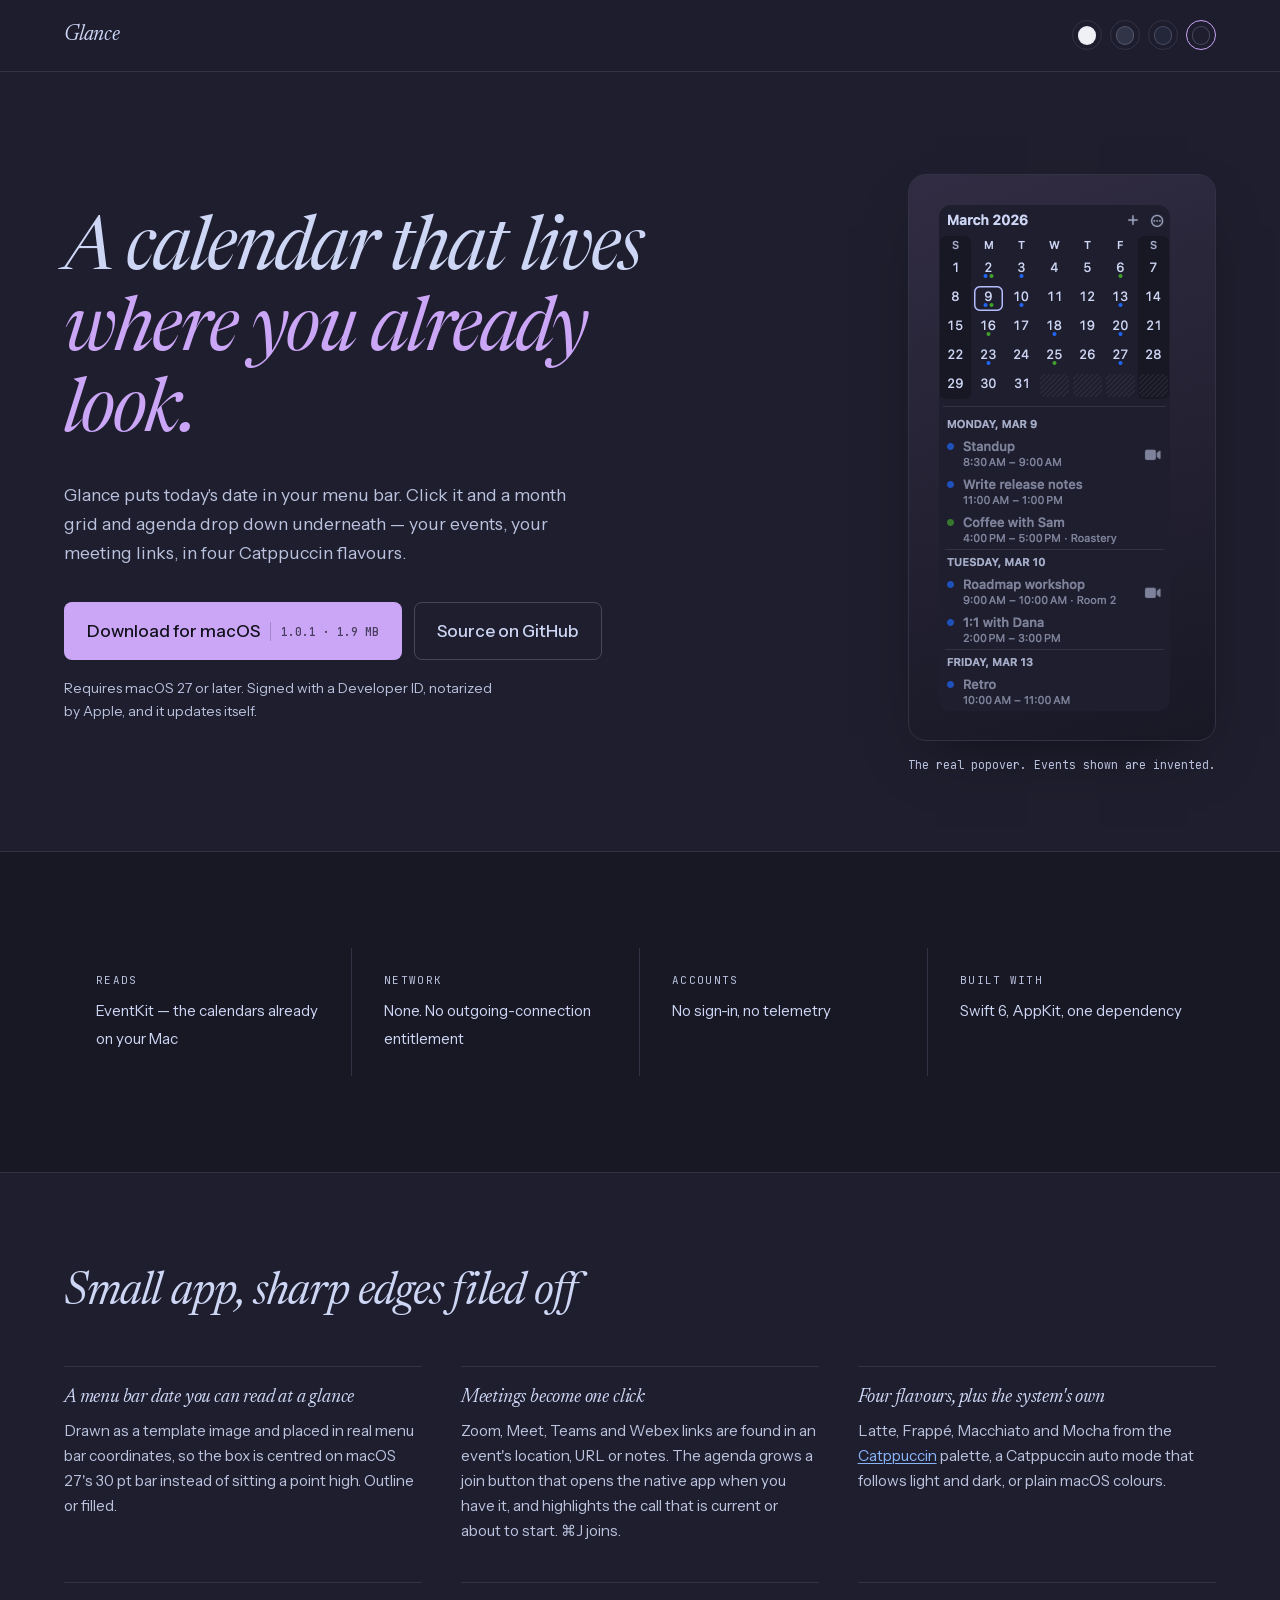
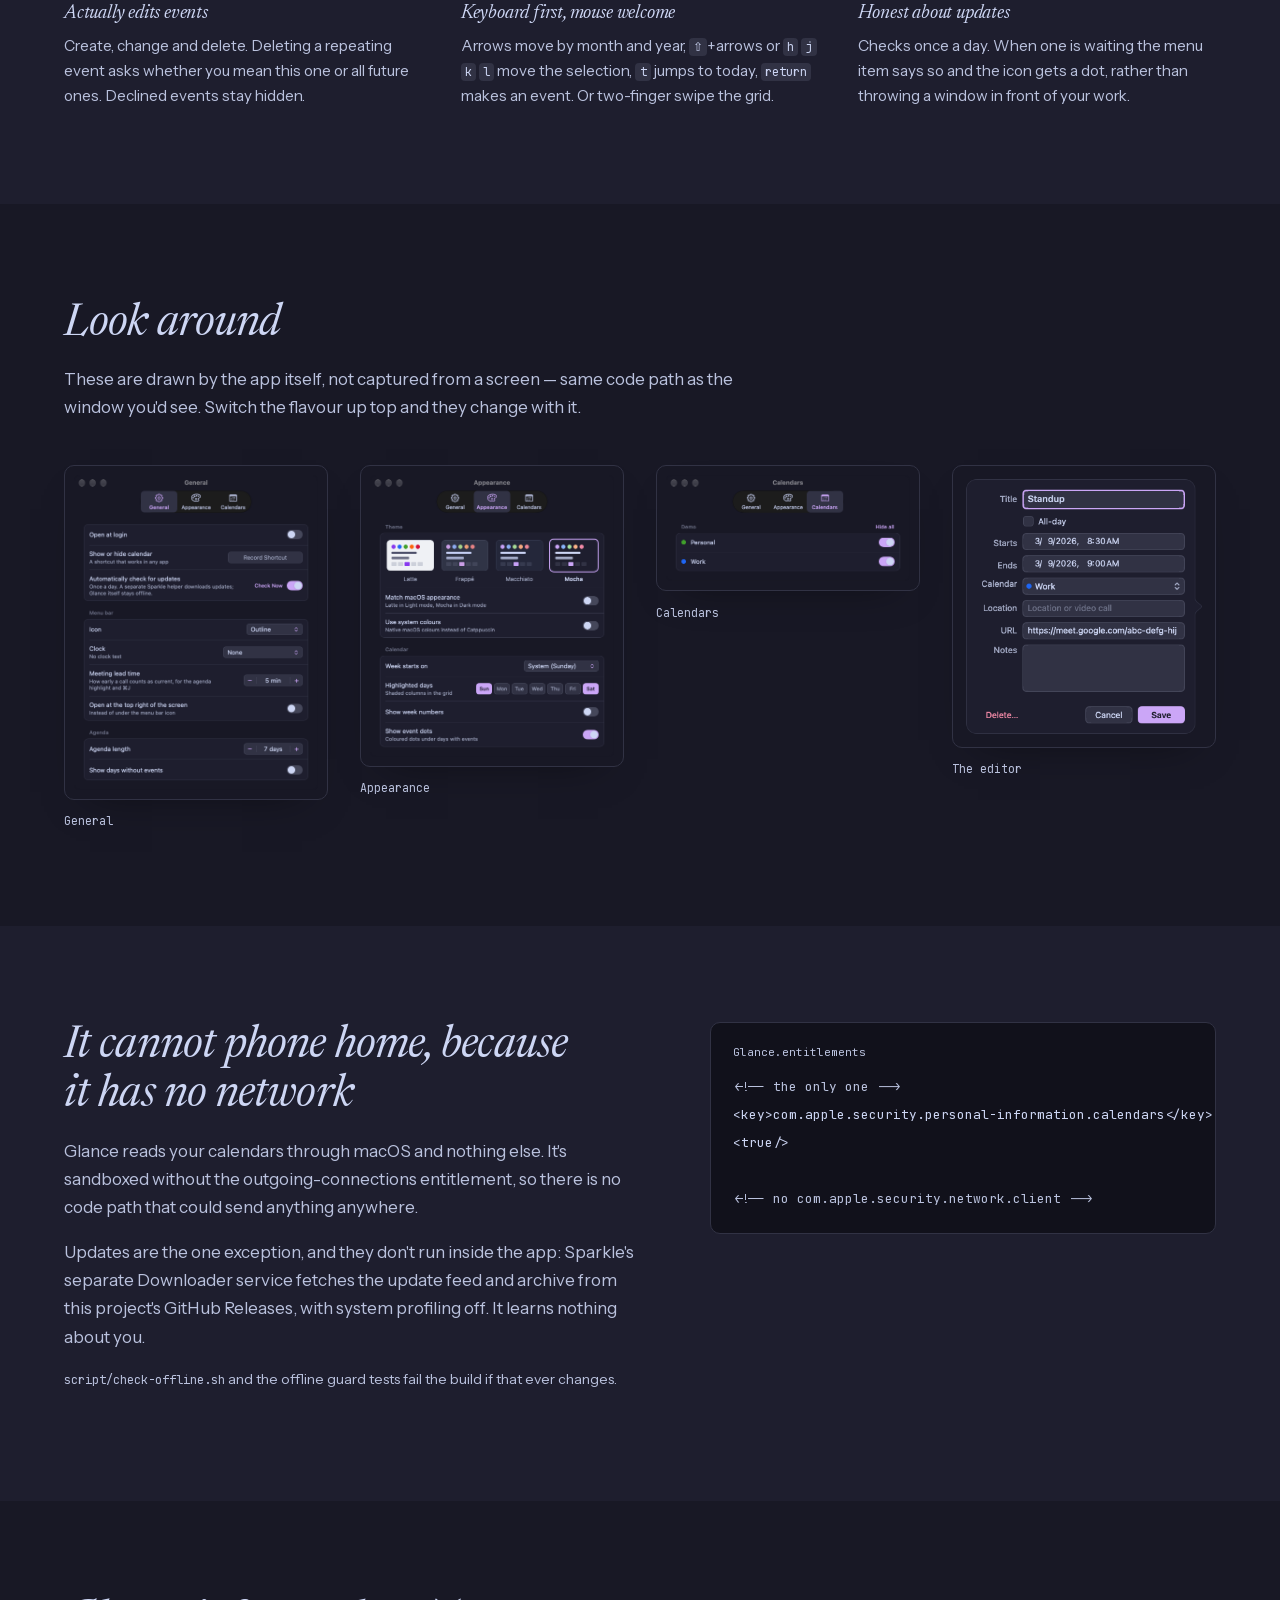
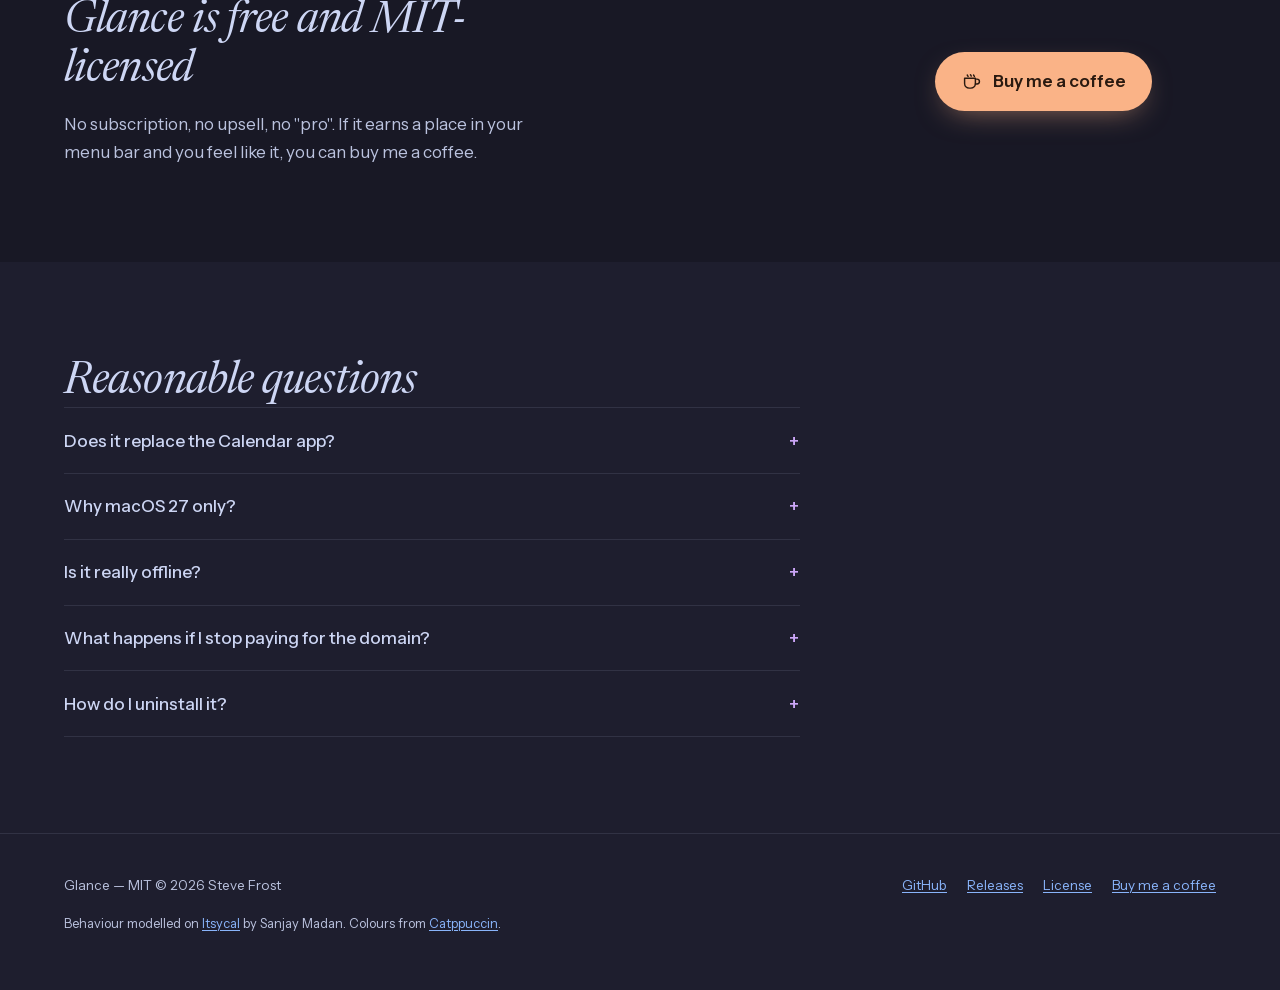
==== site/index.html @ d034e53a "Keep the menu bar icon constant The camera glyph and the update badge were both drawn into the icon'" ====
<!doctype html>
<html lang="en" data-flavor="mocha">
<head>
<meta charset="utf-8">
<meta name="viewport" content="width=device-width, initial-scale=1">
<title>Glance — a calendar in your menu bar</title>
<meta name="description" content="A small native macOS menu bar calendar. Catppuccin themes, meeting join links, event editing. No account, no network access.">
<meta name="theme-color" content="#1e1e2e">
<link rel="canonical" href="https://glancecalendar.app/">
<meta property="og:type" content="website">
<meta property="og:url" content="https://glancecalendar.app/">
<meta property="og:title" content="Glance — a calendar in your menu bar">
<meta property="og:description" content="A small native macOS menu bar calendar. Catppuccin themes, meeting join links, event editing. No account, no network access.">
<meta property="og:image" content="https://glancecalendar.app/img/popover-mocha.png">
<meta name="twitter:card" content="summary_large_image">
<link rel="icon" href="data:image/svg+xml,%3Csvg xmlns='http://www.w3.org/2000/svg' viewBox='0 0 32 32'%3E%3Crect x='3' y='5' width='26' height='24' rx='6' fill='%23cba6f7'/%3E%3Crect x='3' y='5' width='26' height='8' rx='6' fill='%23b4befe'/%3E%3Ccircle cx='11' cy='20' r='2.4' fill='%231e1e2e'/%3E%3Ccircle cx='21' cy='20' r='2.4' fill='%231e1e2e' opacity='.55'/%3E%3C/svg%3E">
<link rel="stylesheet" href="style.css">
</head>
<body>

<nav class="bar">
  <span class="wordmark">Glance</span>
  <div class="flavors" role="group" aria-label="Catppuccin flavour">
    <button type="button" data-set="latte" title="Latte" aria-label="Latte"><i style="--sw:#eff1f5"></i></button>
    <button type="button" data-set="frappe" title="Frappé" aria-label="Frappé"><i style="--sw:#303446"></i></button>
    <button type="button" data-set="macchiato" title="Macchiato" aria-label="Macchiato"><i style="--sw:#24273a"></i></button>
    <button type="button" data-set="mocha" title="Mocha" aria-label="Mocha"><i style="--sw:#1e1e2e"></i></button>
  </div>
</nav>

<header class="hero">
  <div class="hero-copy">
    <h1>A calendar that lives<br><em>where you already look.</em></h1>
    <p class="lede">
      Glance puts today's date in your menu bar. Click it and a month grid and
      agenda drop down underneath — your events, your meeting links, in four
      Catppuccin flavours.
    </p>
    <div class="actions">
      <a class="btn primary" href="https://github.com/steveafrost/Glance/releases/latest/download/Glance-1.0.1.zip">
        Download for macOS
        <span class="btn-meta">1.0.1 · 1.9 MB</span>
      </a>
      <a class="btn ghost" href="https://github.com/steveafrost/Glance">Source on GitHub</a>
    </div>
    <p class="fineprint">
      Requires macOS 27 or later. Signed with a Developer ID, notarized by Apple,
      and it updates itself.
    </p>
  </div>

  <figure class="hero-shot">
    <div class="shot-frame">
      <img id="hero-img" src="img/popover-mocha.png" width="271" height="546"
           alt="The Glance popover: a March 2026 month grid with coloured event dots, above an agenda listing Standup, Write release notes and Coffee with Sam on Monday 9 March.">
    </div>
    <figcaption>The real popover. Events shown are invented.</figcaption>
  </figure>
</header>

<main>

<section class="strip" aria-label="What it does">
  <div class="strip-item">
    <span class="strip-label">Reads</span>
    <span class="strip-value">EventKit — the calendars already on your Mac</span>
  </div>
  <div class="strip-item">
    <span class="strip-label">Network</span>
    <span class="strip-value">None. No outgoing-connection entitlement</span>
  </div>
  <div class="strip-item">
    <span class="strip-label">Accounts</span>
    <span class="strip-value">No sign-in, no telemetry</span>
  </div>
  <div class="strip-item">
    <span class="strip-label">Built with</span>
    <span class="strip-value">Swift 6, AppKit, one dependency</span>
  </div>
</section>

<section class="features">
  <h2>Small app, sharp edges filed off</h2>

  <div class="grid">
    <article>
      <h3>A menu bar date you can read at a glance</h3>
      <p>
        Drawn as a template image and placed in real menu bar coordinates, so the
        box is centred on macOS 27's 30&nbsp;pt bar instead of sitting a point
        high. Outline or filled.
      </p>
    </article>

    <article>
      <h3>Meetings become one click</h3>
      <p>
        Zoom, Meet, Teams and Webex links are found in an event's location, URL or
        notes. The agenda grows a join button that opens the native app when you
        have it, and highlights the call that is current or about to start.
        ⌘J joins.
      </p>
    </article>

    <article>
      <h3>Four flavours, plus the system's own</h3>
      <p>
        Latte, Frappé, Macchiato and Mocha from the
        <a href="https://catppuccin.com">Catppuccin</a> palette, a Catppuccin
        auto mode that follows light and dark, or plain macOS colours.
      </p>
    </article>

    <article>
      <h3>Actually edits events</h3>
      <p>
        Create, change and delete. Deleting a repeating event asks whether you
        mean this one or all future ones. Declined events stay hidden.
      </p>
    </article>

    <article>
      <h3>Keyboard first, mouse welcome</h3>
      <p>
        Arrows move by month and year, <kbd>⇧</kbd>+arrows or <kbd>h</kbd>
        <kbd>j</kbd> <kbd>k</kbd> <kbd>l</kbd> move the selection,
        <kbd>t</kbd> jumps to today, <kbd>return</kbd> makes an event. Or
        two-finger swipe the grid.
      </p>
    </article>

    <article>
      <h3>Honest about updates</h3>
      <p>
        Checks once a day. When one is waiting the menu item says so and the icon
        gets a dot, rather than throwing a window in front of your work.
      </p>
    </article>
  </div>
</section>

<section class="gallery">
  <h2>Look around</h2>
  <p class="section-lede">
    These are drawn by the app itself, not captured from a screen — same code
    path as the window you'd see. Switch the flavour up top and they change with
    it.
  </p>

  <div class="shots">
    <figure>
      <img class="shot" data-latte="img/settings-general-latte.png" data-dark="img/settings-general-mocha.png"
           src="img/settings-general-mocha.png" width="380"
           alt="Settings, General tab: open at login, the show-or-hide shortcut, update checks, menu bar icon style, clock format, meeting lead time and agenda length.">
      <figcaption>General</figcaption>
    </figure>
    <figure>
      <img class="shot" data-latte="img/settings-appearance-latte.png" data-dark="img/settings-appearance-mocha.png"
           src="img/settings-appearance-mocha.png" width="380"
           alt="Settings, Appearance tab: the four Catppuccin flavours as previews, with options to match macOS appearance or use system colours, then week start and highlighted days.">
      <figcaption>Appearance</figcaption>
    </figure>
    <figure>
      <img class="shot" data-latte="img/settings-calendars-latte.png" data-dark="img/settings-calendars-mocha.png"
           src="img/settings-calendars-mocha.png" width="380"
           alt="Settings, Calendars tab: calendars grouped by account, each with a colour dot and a switch.">
      <figcaption>Calendars</figcaption>
    </figure>
    <figure>
      <img class="shot" data-latte="img/editor-latte.png" data-dark="img/editor-mocha.png"
           src="img/editor-mocha.png" width="380"
           alt="The event editor: title, all-day, start and end, calendar picker, location, URL and notes, with Delete, Cancel and Save.">
      <figcaption>The editor</figcaption>
    </figure>
  </div>
</section>

<section class="privacy">
  <div class="privacy-copy">
    <h2>It cannot phone home, because it has no network</h2>
    <p>
      Glance reads your calendars through macOS and nothing else. It's sandboxed
      without the outgoing-connections entitlement, so there is no code path that
      could send anything anywhere.
    </p>
    <p>
      Updates are the one exception, and they don't run inside the app: Sparkle's
      separate Downloader service fetches the update feed and archive from this
      project's GitHub Releases, with system profiling off. It learns nothing
      about you.
    </p>
    <p class="muted">
      <code>script/check-offline.sh</code> and the offline guard tests fail the
      build if that ever changes.
    </p>
  </div>
  <div class="privacy-code">
    <span class="code-label">Glance.entitlements</span>
<pre><code><span class="c">&lt;!-- the only one --&gt;</span>
&lt;key&gt;com.apple.security.personal-information.calendars&lt;/key&gt;
&lt;true/&gt;

<span class="c">&lt;!-- no com.apple.security.network.client --&gt;</span></code></pre>
  </div>
</section>

<section class="support">
  <div class="support-inner">
    <div>
      <h2>Glance is free and MIT-licensed</h2>
      <p>
        No subscription, no upsell, no "pro". If it earns a place in your menu
        bar and you feel like it, you can buy me a coffee.
      </p>
    </div>
    <a class="bmc" href="https://buymeacoffee.com/steveafrost">
      <span class="bmc-icon" aria-hidden="true">
        <svg viewBox="0 0 24 24" fill="none" stroke="currentColor" stroke-width="1.6" stroke-linecap="round" stroke-linejoin="round">
          <path d="M4 8h12v6a5 5 0 0 1-5 5H9a5 5 0 0 1-5-5V8Z"/>
          <path d="M16 9h1.8a2.7 2.7 0 0 1 0 5.4H16"/>
          <path d="M7 4.5c0 .8.9.9.9 1.7M10.5 4c0 .8.9.9.9 1.7M14 4.5c0 .8.9.9.9 1.7"/>
        </svg>
      </span>
      Buy me a coffee
    </a>
  </div>
</section>

<section class="faq">
  <h2>Reasonable questions</h2>
  <details>
    <summary>Does it replace the Calendar app?</summary>
    <p>
      No. It reads the same calendars through EventKit, so anything you change in
      one shows up in the other. It's a faster way to look at the next week and
      join the next call, not a replacement for a full calendar.
    </p>
  </details>
  <details>
    <summary>Why macOS 27 only?</summary>
    <p>
      It's built against the macOS 27 SDK and uses APIs from it, including the
      30&nbsp;pt menu bar geometry that the icon is positioned for. There's no
      build for earlier releases rather than a build that looks slightly wrong.
    </p>
  </details>
  <details>
    <summary>Is it really offline?</summary>
    <p>
      Yes. The app has no network entitlement, so it has no way to make a
      connection even if it wanted to. The build fails if that changes.
    </p>
  </details>
  <details>
    <summary>What happens if I stop paying for the domain?</summary>
    <p>
      Nothing. The app is on GitHub Releases and updates come from there, so the
      domain is only this page.
    </p>
  </details>
  <details>
    <summary>How do I uninstall it?</summary>
    <p>
      Quit it, drag it to the Trash, and turn off Open at login first if you
      enabled it. There's no helper process left behind.
    </p>
  </details>
</section>

</main>

<footer>
  <span>Glance — MIT © 2026 Steve Frost</span>
  <nav>
    <a href="https://github.com/steveafrost/Glance">GitHub</a>
    <a href="https://github.com/steveafrost/Glance/releases">Releases</a>
    <a href="https://github.com/steveafrost/Glance/blob/main/LICENSE">License</a>
    <a href="https://buymeacoffee.com/steveafrost">Buy me a coffee</a>
  </nav>
  <span class="credits">
    Behaviour modelled on <a href="https://www.mowglii.com/itsycal/">Itsycal</a>
    by Sanjay Madan. Colours from <a href="https://catppuccin.com">Catppuccin</a>.
  </span>
</footer>

<script>
// Catppuccin flavours, straight from Sources/GlanceCore/Palette.swift so the
// page cannot drift from the app.
const FLAVORS = {
  latte:     { dark:false, base:'#eff1f5', mantle:'#e6e9ef', crust:'#dce0e8', surface0:'#ccd0da',
               surface1:'#bcc0cc', text:'#4c4f69', subtext0:'#6c6f85', subtext1:'#5c5f77', overlay0:'#9ca0b0',
               mauve:'#8839ef', blue:'#1e66f5', green:'#40a02b', peach:'#fe640b', teal:'#179299' },
  frappe:    { dark:true,  base:'#303446', mantle:'#292c3c', crust:'#232634', surface0:'#414559',
               surface1:'#51576d', text:'#c6d0f5', subtext0:'#a5adce', subtext1:'#b5bfe2', overlay0:'#737994',
               mauve:'#ca9ee6', blue:'#8caaee', green:'#a6d189', peach:'#ef9f76', teal:'#81c8be' },
  macchiato: { dark:true,  base:'#24273a', mantle:'#1e2030', crust:'#181926', surface0:'#363a4f',
               surface1:'#494d64', text:'#cad3f5', subtext0:'#a5adcb', subtext1:'#b8c0e0', overlay0:'#6e738d',
               mauve:'#c6a0f6', blue:'#8aadf4', green:'#a6da95', peach:'#f5a97f', teal:'#8bd5ca' },
  mocha:     { dark:true,  base:'#1e1e2e', mantle:'#181825', crust:'#11111b', surface0:'#313244',
               surface1:'#45475a', text:'#cdd6f4', subtext0:'#a6adc8', subtext1:'#bac2de', overlay0:'#6c7086',
               mauve:'#cba6f7', blue:'#89b4fa', green:'#a6e3a1', peach:'#fab387', teal:'#94e2d5' }
};

const root = document.documentElement;

function apply(name) {
  const f = FLAVORS[name];
  if (!f) return;
  for (const [k, v] of Object.entries(f)) {
    if (k !== 'dark') root.style.setProperty('--' + k, v);
  }
  root.dataset.flavor = name;
  root.style.colorScheme = f.dark ? 'dark' : 'light';
  root.querySelector('meta[name="theme-color"]')?.setAttribute('content', f.base);

  // Screenshots: Latte for light, Mocha for the three dark flavours. Those are
  // the two that ship as renders; pretending otherwise would show the wrong
  // theme rather than no theme.
  const suffix = f.dark ? 'mocha' : 'latte';
  document.getElementById('hero-img').src = 'img/popover-' + suffix + '.png';
  for (const img of document.querySelectorAll('img.shot')) {
    img.src = f.dark ? img.dataset.dark : img.dataset.latte;
  }

  for (const b of document.querySelectorAll('.flavors button')) {
    b.setAttribute('aria-pressed', String(b.dataset.set === name));
  }
  try { localStorage.setItem('glance-flavor', name); } catch {}
}

document.querySelector('.flavors').addEventListener('click', (e) => {
  const b = e.target.closest('button[data-set]');
  if (b) apply(b.dataset.set);
});

// Start from a saved choice, else follow the OS.
let start = 'mocha';
try { start = localStorage.getItem('glance-flavor') || start; } catch {}
if (!localStorage.getItem || !start) start = matchMedia('(prefers-color-scheme: light)').matches ? 'latte' : 'mocha';
if (!(start in FLAVORS)) start = 'mocha';
apply(start);

matchMedia('(prefers-color-scheme: light)').addEventListener('change', (e) => {
  let saved = null;
  try { saved = localStorage.getItem('glance-flavor'); } catch {}
  if (!saved) apply(e.matches ? 'latte' : 'mocha');
});
</script>
</body>
</html>
---- site/style.css ----
/* Glance marketing site.
   Palette values are set at runtime from index.html, copied from
   Sources/GlanceCore/Palette.swift. The defaults here are Mocha. */

@font-face {
  font-family: 'Newsreader';
  src: url('fonts/newsreader-var.woff2') format('woff2');
  font-weight: 400 500;
  font-style: normal;
  font-display: swap;
}
@font-face {
  font-family: 'Newsreader';
  src: url('fonts/newsreader-var.woff2') format('woff2');
  font-weight: 400;
  font-style: italic;
  font-display: swap;
}
@font-face {
  font-family: 'Instrument Sans';
  src: url('fonts/instrument-sans.woff2') format('woff2');
  font-weight: 400 600;
  font-display: swap;
}
@font-face {
  font-family: 'JetBrains Mono';
  src: url('fonts/jetbrains-mono.woff2') format('woff2');
  font-weight: 400 500;
  font-display: swap;
}

:root {
  --base: #1e1e2e;
  --mantle: #181825;
  --crust: #11111b;
  --surface0: #313244;
  --surface1: #45475a;
  --text: #cdd6f4;
  --subtext0: #a6adc8;
  --overlay0: #6c7086;
  --mauve: #cba6f7;
  --blue: #89b4fa;
  --green: #a6e3a1;
  --peach: #fab387;
  --teal: #94e2d5;

  --serif: 'Newsreader', Georgia, serif;
  --sans: 'Instrument Sans', -apple-system, BlinkMacSystemFont, sans-serif;
  --mono: 'JetBrains Mono', ui-monospace, monospace;

  --measure: 62ch;
  --gutter: clamp(1.25rem, 5vw, 6rem);
}

* { box-sizing: border-box; }

html { scroll-behavior: smooth; }

body {
  margin: 0;
  background: var(--base);
  color: var(--text);
  font-family: var(--sans);
  font-size: clamp(1rem, 0.95rem + 0.25vw, 1.0625rem);
  line-height: 1.65;
  -webkit-font-smoothing: antialiased;
  transition: background-color 220ms ease, color 220ms ease;
}

img { max-width: 100%; height: auto; display: block; }

a { color: var(--blue); text-decoration-thickness: 1px; text-underline-offset: 2px; }
a:hover { color: var(--teal); }

h1, h2, h3 { font-family: var(--serif); font-weight: 400; line-height: 1.1; margin: 0; }

kbd {
  font-family: var(--mono);
  font-size: 0.78em;
  background: var(--surface0);
  border-radius: 4px;
  padding: 0.1em 0.35em;
  color: var(--text);
}

code { font-family: var(--mono); font-size: 0.85em; }

/* ── top bar ─────────────────────────────────────────────── */

.bar {
  display: flex;
  align-items: center;
  justify-content: space-between;
  gap: 1rem;
  padding: 1.1rem var(--gutter);
  border-bottom: 1px solid var(--surface0);
  position: sticky;
  top: 0;
  z-index: 10;
  background: color-mix(in srgb, var(--base) 88%, transparent);
  backdrop-filter: blur(14px) saturate(140%);
}

.wordmark {
  font-family: var(--serif);
  font-size: 1.35rem;
  letter-spacing: -0.01em;
}

.flavors { display: flex; gap: 0.5rem; }

.flavors button {
  appearance: none;
  border: 1px solid var(--surface0);
  background: none;
  padding: 0.3rem;
  border-radius: 999px;
  cursor: pointer;
  line-height: 0;
  transition: border-color 160ms ease, transform 160ms ease;
}

.flavors button:hover { transform: translateY(-1px); }
.flavors button[aria-pressed='true'] { border-color: var(--mauve); }

.flavors i {
  display: block;
  width: 1.15rem;
  height: 1.15rem;
  border-radius: 999px;
  background: var(--sw);
  border: 1px solid color-mix(in srgb, var(--text) 22%, transparent);
}

/* ── hero ────────────────────────────────────────────────── */

.hero {
  display: grid;
  grid-template-columns: minmax(0, 1fr) auto;
  gap: clamp(2rem, 6vw, 5rem);
  align-items: center;
  padding: clamp(3rem, 8vw, 6.5rem) var(--gutter) clamp(2.5rem, 6vw, 5rem);
}

h1 {
  font-size: clamp(2.4rem, 1.4rem + 4.4vw, 4.6rem);
  letter-spacing: -0.025em;
  max-width: 15ch;
}

h1 em { font-style: italic; color: var(--mauve); }

.lede {
  max-width: 46ch;
  color: var(--subtext1);
  font-size: 1.1rem;
  margin: 1.6rem 0 0;
}

.actions {
  display: flex;
  flex-wrap: wrap;
  gap: 0.75rem;
  margin-top: 2.2rem;
}

.btn {
  display: inline-flex;
  align-items: center;
  gap: 0.6rem;
  padding: 0.85rem 1.4rem;
  border-radius: 8px;
  font-weight: 500;
  text-decoration: none;
  border: 1px solid transparent;
  transition: transform 160ms ease, background-color 160ms ease, border-color 160ms ease;
}

.btn:hover { transform: translateY(-2px); }

.btn.primary { background: var(--mauve); color: var(--crust); }
.btn.primary:hover { background: var(--text); color: var(--crust); }

.btn.ghost { border-color: var(--surface1); color: var(--text); }
.btn.ghost:hover { border-color: var(--mauve); color: var(--mauve); }

.btn-meta {
  font-family: var(--mono);
  font-size: 0.72rem;
  opacity: 0.7;
  padding-left: 0.6rem;
  border-left: 1px solid color-mix(in srgb, currentColor 30%, transparent);
}

.fineprint {
  font-size: 0.86rem;
  color: var(--subtext1);
  margin-top: 1.1rem;
  max-width: 44ch;
}

.hero-shot { margin: 0; }

.shot-frame {
  padding: 0.6rem;
  border-radius: 18px;
  background: linear-gradient(160deg, color-mix(in srgb, var(--mauve) 14%, var(--mantle)), var(--mantle));
  border: 1px solid var(--surface0);
  box-shadow: 0 24px 60px -28px rgb(0 0 0 / 0.55);
}

.shot-frame img { border-radius: 12px; width: 271px; }

.hero-shot figcaption {
  font-family: var(--mono);
  font-size: 0.72rem;
  color: var(--subtext1);
  margin-top: 0.85rem;
  text-align: center;
}

/* ── spec strip ──────────────────────────────────────────── */

.strip {
  display: grid;
  grid-template-columns: repeat(auto-fit, minmax(200px, 1fr));
  border-top: 1px solid var(--surface0);
  border-bottom: 1px solid var(--surface0);
  background: var(--mantle);
}

.strip-item {
  padding: 1.5rem clamp(1rem, 2.5vw, 2rem);
  border-right: 1px solid var(--surface0);
}

.strip-item:last-child { border-right: none; }

.strip-label {
  display: block;
  font-family: var(--mono);
  font-size: 0.68rem;
  text-transform: uppercase;
  letter-spacing: 0.12em;
  color: var(--subtext1);
  margin-bottom: 0.4rem;
}

.strip-value { font-size: 0.94rem; }

/* ── sections ────────────────────────────────────────────── */

main > section { padding: clamp(3.5rem, 8vw, 6rem) var(--gutter); }

h2 {
  font-size: clamp(1.8rem, 1.2rem + 2.2vw, 2.8rem);
  letter-spacing: -0.02em;
  max-width: 20ch;
}

.section-lede {
  max-width: var(--measure);
  color: var(--subtext1);
  margin: 1rem 0 0;
}

.features .grid {
  display: grid;
  grid-template-columns: repeat(auto-fit, minmax(min(100%, 21rem), 1fr));
  gap: clamp(1.5rem, 3vw, 2.75rem);
  margin-top: 3rem;
}

.features article {
  border-top: 1px solid var(--surface0);
  padding-top: 1.25rem;
}

.features h3 {
  font-size: 1.22rem;
  margin-bottom: 0.55rem;
  letter-spacing: -0.01em;
}

.features p { margin: 0; color: var(--subtext1); font-size: 0.95rem; }

/* ── gallery ─────────────────────────────────────────────── */

.gallery { background: var(--mantle); }

.shots {
  display: grid;
  grid-template-columns: repeat(auto-fit, minmax(min(100%, 15rem), 1fr));
  gap: clamp(1.25rem, 2.5vw, 2rem);
  margin-top: 2.75rem;
  align-items: start;
}

.shots figure {
  margin: 0;
  display: flex;
  flex-direction: column;
  height: 100%;
}

.shots img {
  border-radius: 10px;
  border: 1px solid var(--surface0);
  box-shadow: 0 18px 40px -26px rgb(0 0 0 / 0.5);
  /* Tops aligned, varying heights — the windows genuinely differ. */
}

.shots figcaption {
  font-family: var(--mono);
  font-size: 0.72rem;
  color: var(--subtext1);
  margin-top: 0.7rem;
}

/* ── privacy ─────────────────────────────────────────────── */

.privacy {
  display: grid;
  grid-template-columns: minmax(0, 1.15fr) minmax(0, 1fr);
  gap: clamp(2rem, 5vw, 4rem);
  align-items: start;
}

.privacy-copy p { color: var(--subtext1); max-width: var(--measure); }
.privacy-copy .muted { font-size: 0.88rem; color: var(--subtext1); }

.privacy-code {
  background: var(--crust);
  border: 1px solid var(--surface0);
  border-radius: 10px;
  padding: 1.25rem 1.35rem;
  overflow-x: auto;
}

.code-label {
  font-family: var(--mono);
  font-size: 0.7rem;
  color: var(--subtext1);
  display: block;
  margin-bottom: 0.75rem;
}

.privacy-code pre { margin: 0; }
.privacy-code code { font-size: 0.8rem; line-height: 1.7; color: var(--text); }
.privacy-code .c { color: var(--subtext1); }

/* ── support / BMC ───────────────────────────────────────── */

.support { background: var(--mantle); }

.support-inner {
  display: flex;
  flex-wrap: wrap;
  align-items: center;
  justify-content: space-between;
  gap: 2rem;
  max-width: 68rem;
}

.support p { color: var(--subtext1); max-width: 46ch; margin: 0.9rem 0 0; }

.bmc {
  display: inline-flex;
  align-items: center;
  gap: 0.7rem;
  padding: 0.95rem 1.6rem;
  border-radius: 999px;
  background: var(--peach);
  color: #2a1a10;
  font-weight: 600;
  text-decoration: none;
  white-space: nowrap;
  transition: transform 160ms ease, box-shadow 160ms ease;
  box-shadow: 0 10px 30px -12px color-mix(in srgb, var(--peach) 60%, transparent);
}

.bmc:hover {
  transform: translateY(-2px);
  color: #2a1a10;
  box-shadow: 0 16px 38px -14px color-mix(in srgb, var(--peach) 75%, transparent);
}

.bmc-icon svg { width: 1.35rem; height: 1.35rem; display: block; }

/* ── faq ─────────────────────────────────────────────────── */

.faq { max-width: 54rem; }

.faq details {
  border-top: 1px solid var(--surface0);
  padding: 1.15rem 0;
}

.faq details:last-of-type { border-bottom: 1px solid var(--surface0); }

.faq summary {
  cursor: pointer;
  font-weight: 500;
  list-style: none;
  display: flex;
  justify-content: space-between;
  gap: 1rem;
  align-items: baseline;
}

.faq summary::-webkit-details-marker { display: none; }

.faq summary::after {
  content: '+';
  font-family: var(--mono);
  color: var(--mauve);
  font-size: 1.1rem;
  line-height: 1;
}

.faq details[open] summary::after { content: '−'; }

.faq details p {
  color: var(--subtext1);
  font-size: 0.95rem;
  max-width: var(--measure);
  margin: 0.85rem 0 0;
}

/* ── footer ──────────────────────────────────────────────── */

footer {
  display: flex;
  flex-wrap: wrap;
  gap: 1rem 2rem;
  align-items: baseline;
  justify-content: space-between;
  padding: 2.5rem var(--gutter) 3.5rem;
  border-top: 1px solid var(--surface0);
  font-size: 0.85rem;
  color: var(--subtext1);
}

footer nav { display: flex; flex-wrap: wrap; gap: 1.25rem; }
footer .credits { flex-basis: 100%; font-size: 0.8rem; }

/* ── responsive ──────────────────────────────────────────── */

@media (max-width: 900px) {
  .hero { grid-template-columns: 1fr; }
  .hero-shot { justify-self: center; }
  .privacy { grid-template-columns: 1fr; }
  .strip-item { border-right: none; border-bottom: 1px solid var(--surface0); }
  .strip-item:last-child { border-bottom: none; }
}

@media (prefers-reduced-motion: reduce) {
  html { scroll-behavior: auto; }
  *, *::before, *::after { transition-duration: 0.01ms; animation-duration: 0.01ms; animation-iteration-count: 1; }
}

/* Staggered reveal on load, no JS needed. */
@media (prefers-reduced-motion: no-preference) {
  .hero-copy > * {
    animation: rise 620ms cubic-bezier(0.22, 1, 0.36, 1) backwards;
  }
  .hero-copy > *:nth-child(1) { animation-delay: 60ms; }
  .hero-copy > *:nth-child(2) { animation-delay: 150ms; }
  .hero-copy > *:nth-child(3) { animation-delay: 240ms; }
  .hero-copy > *:nth-child(4) { animation-delay: 330ms; }
  .hero-shot { animation: rise 760ms cubic-bezier(0.22, 1, 0.36, 1) 200ms backwards; }
}

@keyframes rise {
  from { opacity: 0; transform: translateY(14px); }
  to { opacity: 1; transform: none; }
}
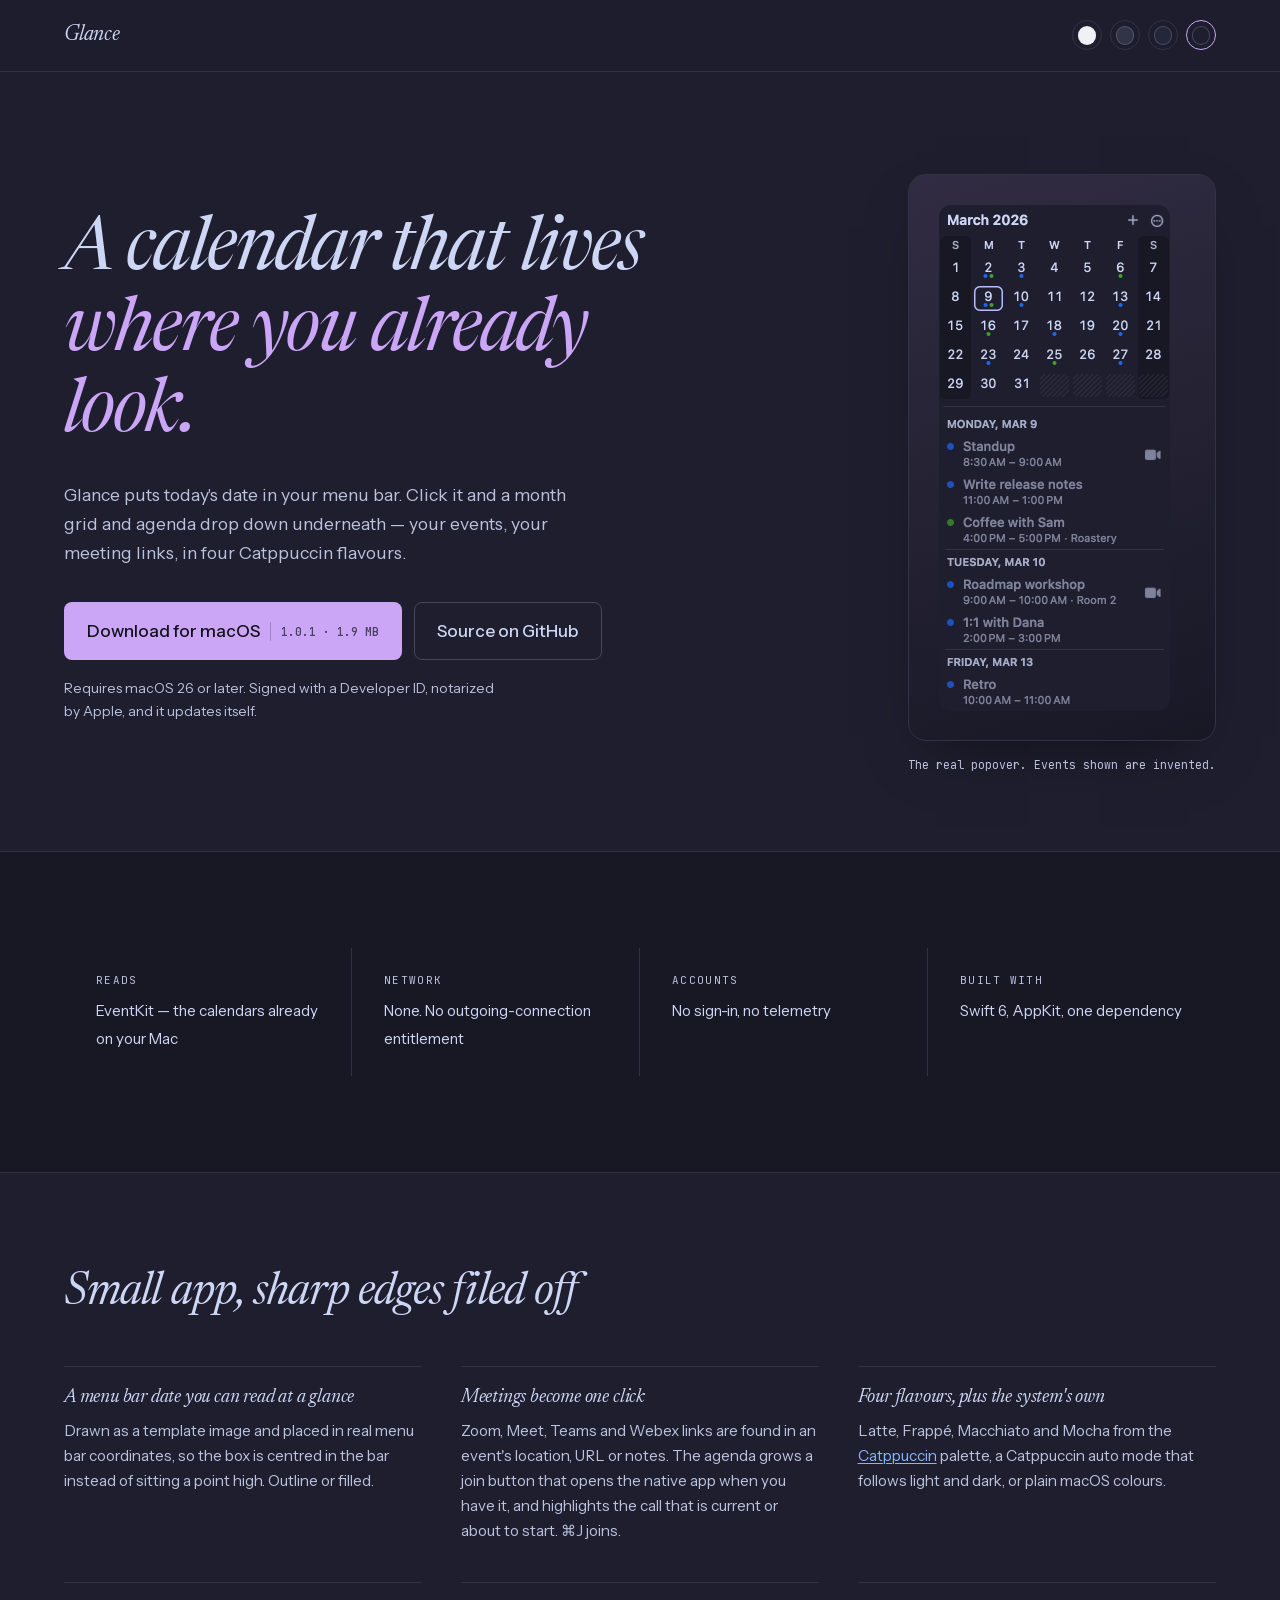
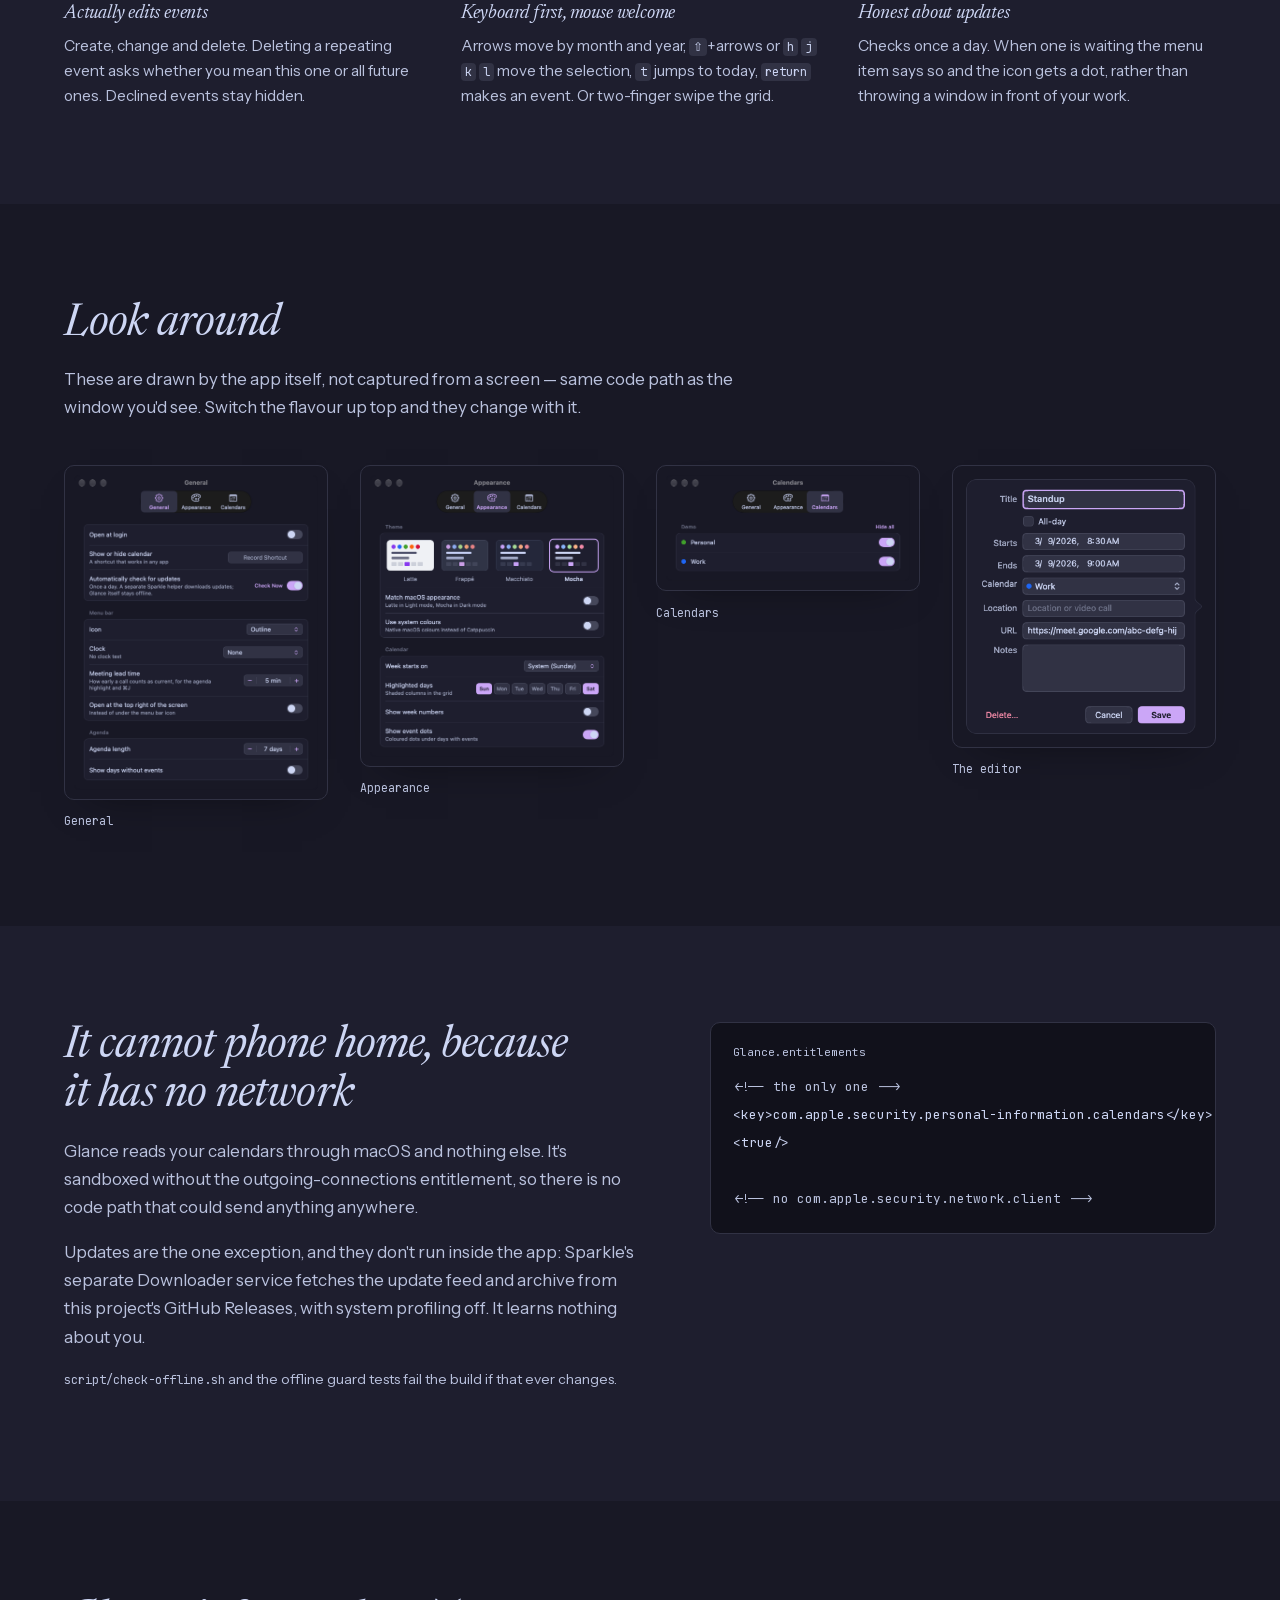
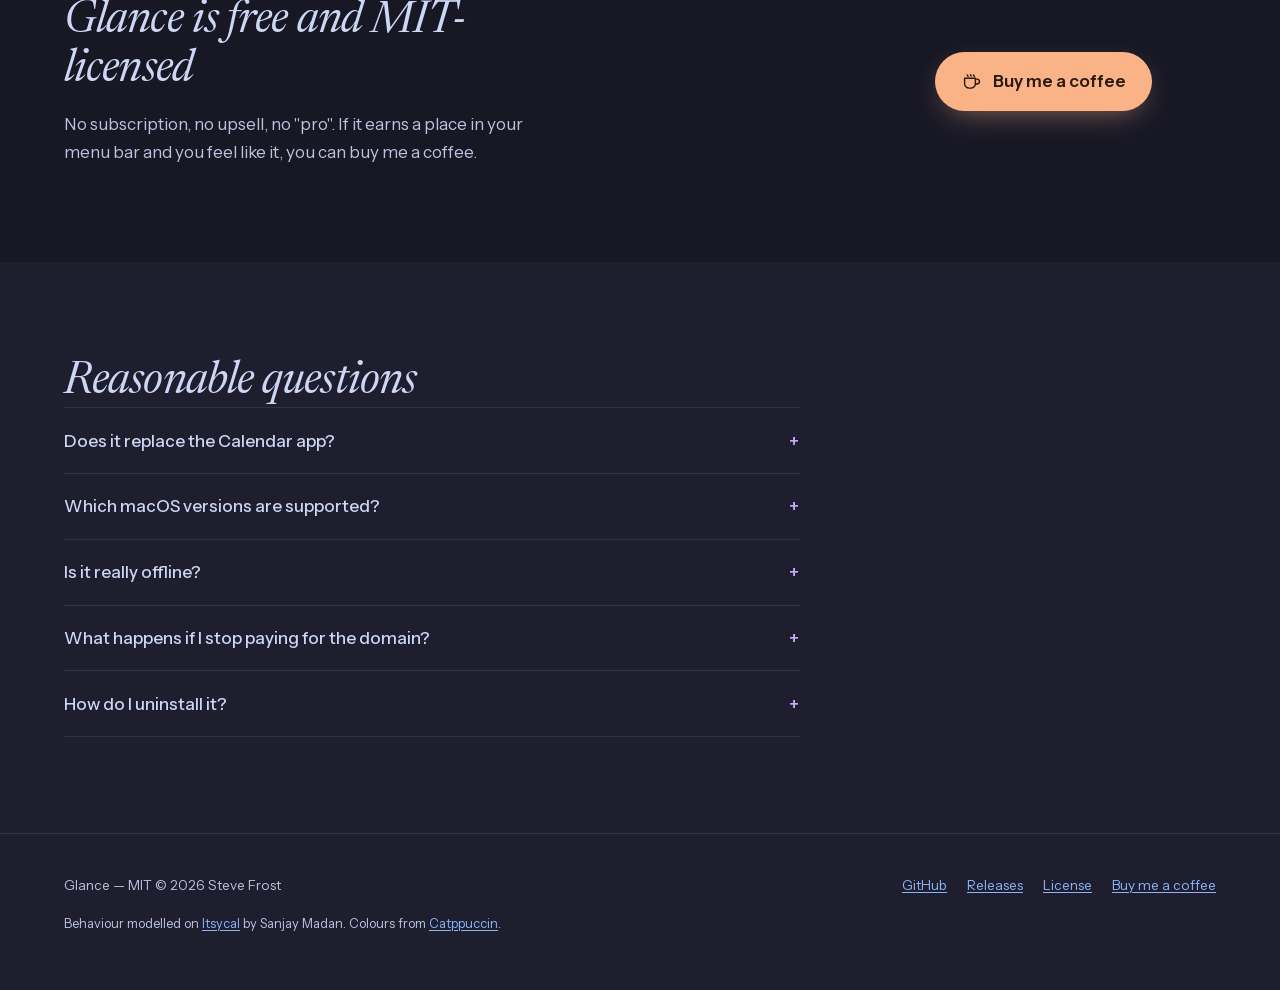
==== commit 4455ce3a: "Support macOS 26 as well as 27 The floor was declared as 27.0 in Package.swift and LSMinimumSystemVe" ====
--- a/site/index.html
+++ b/site/index.html
@@ -37,14 +37,14 @@
       Catppuccin flavours.
     </p>
     <div class="actions">
-      <a class="btn primary" href="https://github.com/steveafrost/Glance/releases/latest/download/Glance-1.0.1.zip">
+      <a class="btn primary" href="https://github.com/steveafrost/Glance/releases/latest/download/Glance-1.0.2.zip">
         Download for macOS
         <span class="btn-meta">1.0.1 · 1.9 MB</span>
       </a>
       <a class="btn ghost" href="https://github.com/steveafrost/Glance">Source on GitHub</a>
     </div>
     <p class="fineprint">
-      Requires macOS 27 or later. Signed with a Developer ID, notarized by Apple,
+      Requires macOS 26 or later. Signed with a Developer ID, notarized by Apple,
       and it updates itself.
     </p>
   </div>
@@ -87,8 +87,8 @@
       <h3>A menu bar date you can read at a glance</h3>
       <p>
         Drawn as a template image and placed in real menu bar coordinates, so the
-        box is centred on macOS 27's 30&nbsp;pt bar instead of sitting a point
-        high. Outline or filled.
+        box is centred in the bar instead of sitting a point high. Outline or
+        filled.
       </p>
     </article>
 
@@ -213,7 +213,7 @@
         bar and you feel like it, you can buy me a coffee.
       </p>
     </div>
-    <a class="bmc" href="https://buymeacoffee.com/steveafrost">
+    <a class="bmc" href="https://buymeacoffee.com/stevefrost">
       <span class="bmc-icon" aria-hidden="true">
         <svg viewBox="0 0 24 24" fill="none" stroke="currentColor" stroke-width="1.6" stroke-linecap="round" stroke-linejoin="round">
           <path d="M4 8h12v6a5 5 0 0 1-5 5H9a5 5 0 0 1-5-5V8Z"/>
@@ -237,11 +237,10 @@
     </p>
   </details>
   <details>
-    <summary>Why macOS 27 only?</summary>
-    <p>
-      It's built against the macOS 27 SDK and uses APIs from it, including the
-      30&nbsp;pt menu bar geometry that the icon is positioned for. There's no
-      build for earlier releases rather than a build that looks slightly wrong.
+    <summary>Which macOS versions are supported?</summary>
+    <p>
+      macOS 26 and 27 — the current release and the one before it. Older
+      releases aren't supported, and there's no build for them.
     </p>
   </details>
   <details>
@@ -275,7 +274,7 @@
     <a href="https://github.com/steveafrost/Glance">GitHub</a>
     <a href="https://github.com/steveafrost/Glance/releases">Releases</a>
     <a href="https://github.com/steveafrost/Glance/blob/main/LICENSE">License</a>
-    <a href="https://buymeacoffee.com/steveafrost">Buy me a coffee</a>
+    <a href="https://buymeacoffee.com/stevefrost">Buy me a coffee</a>
   </nav>
   <span class="credits">
     Behaviour modelled on <a href="https://www.mowglii.com/itsycal/">Itsycal</a>
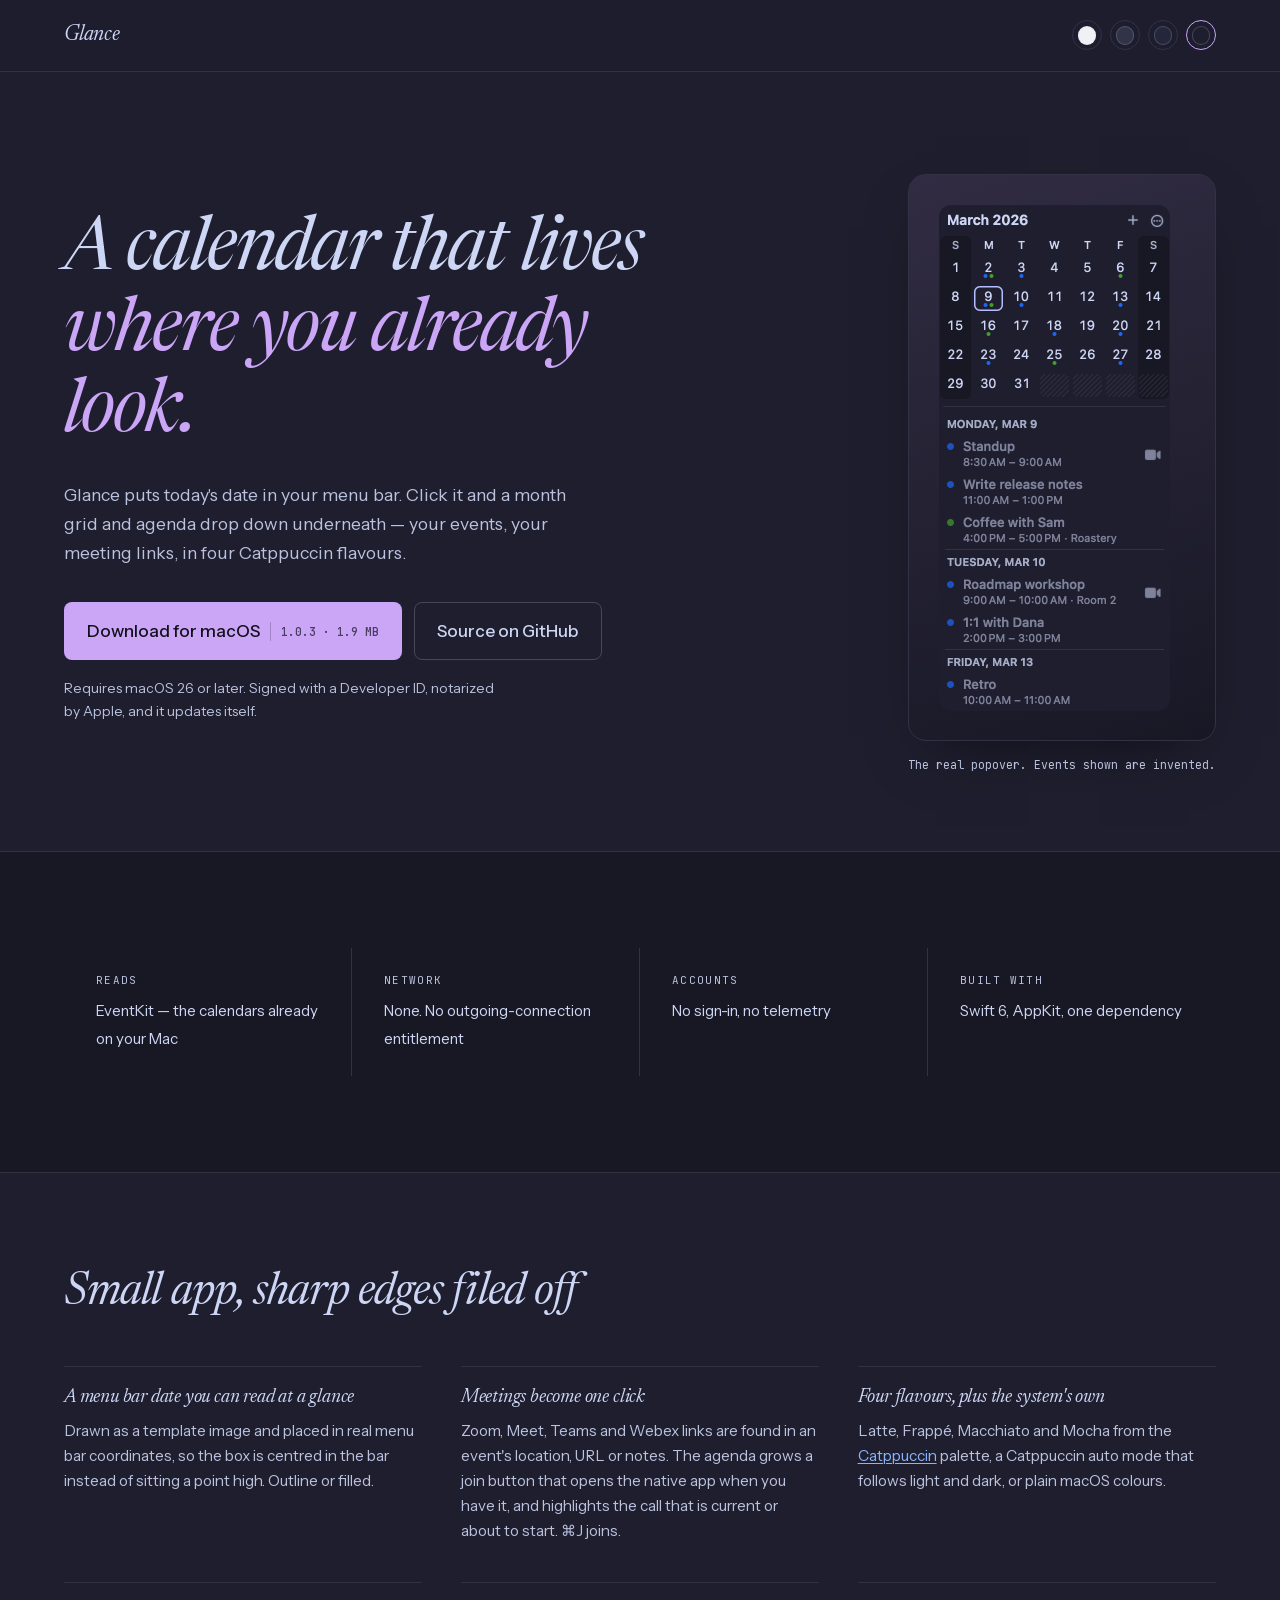
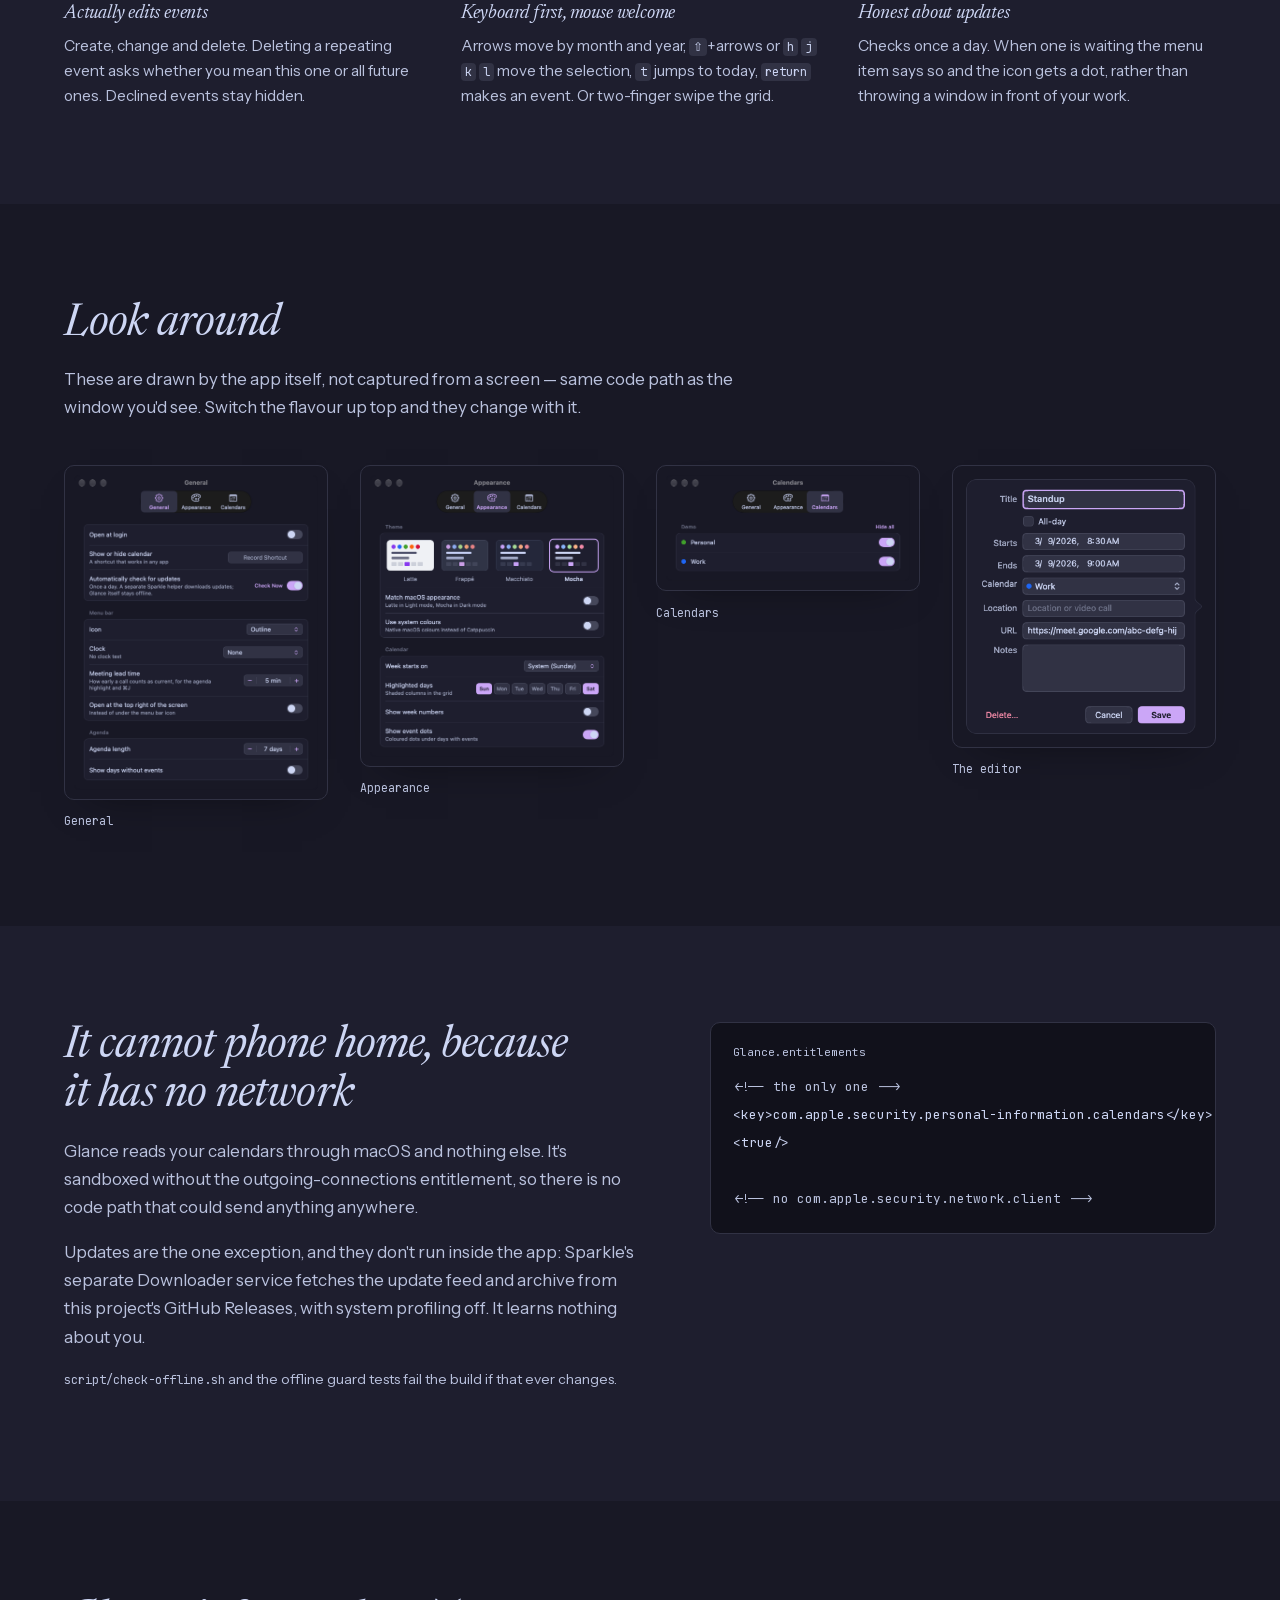
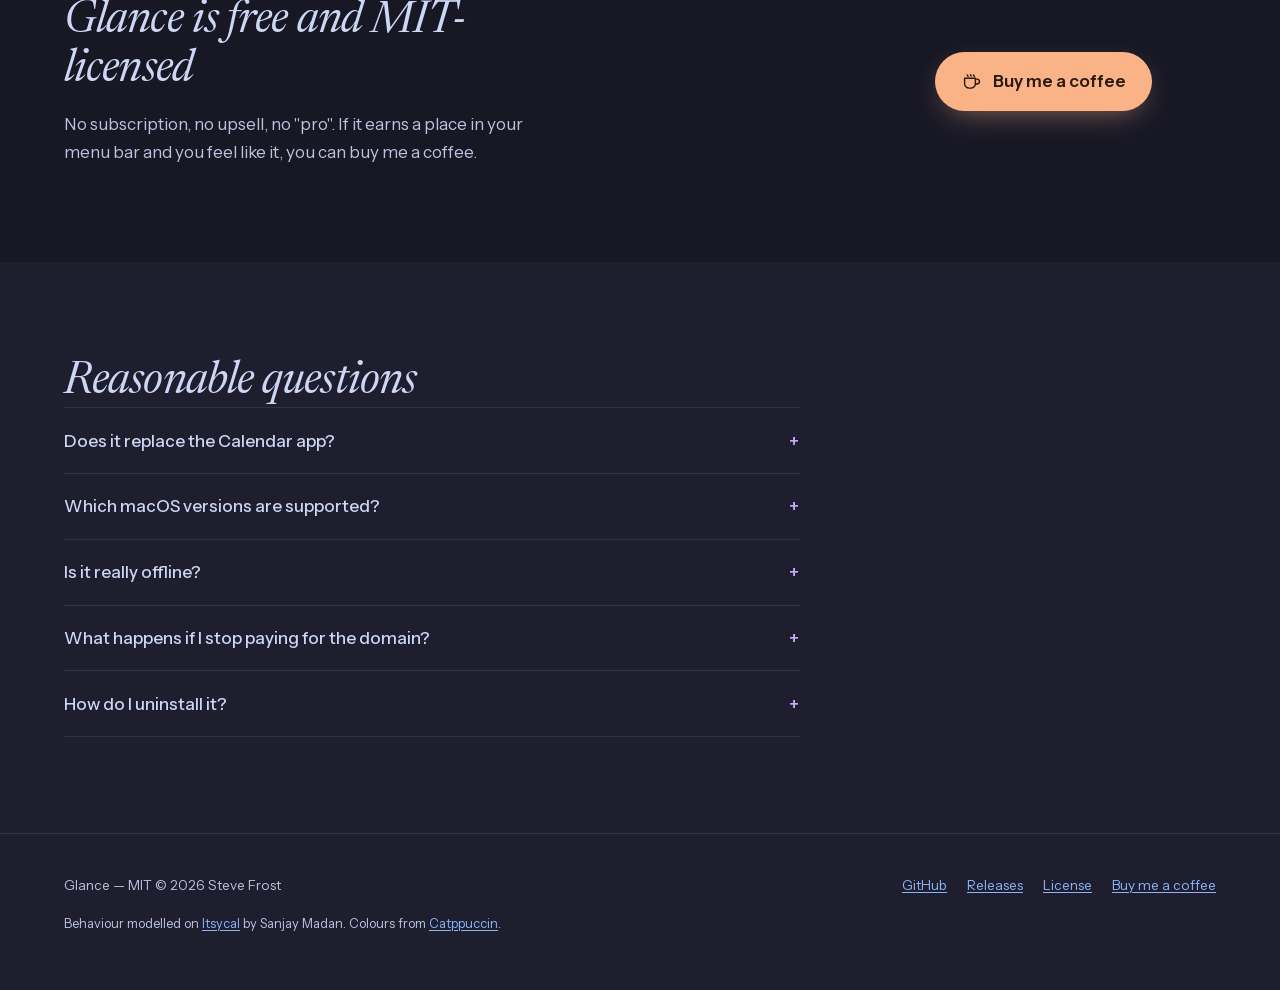
==== commit 39a74916: "Put a banner at the top of the README The old top image was just the popover, which shows one thing " ====
--- a/site/index.html
+++ b/site/index.html
@@ -11,7 +11,10 @@
 <meta property="og:url" content="https://glancecalendar.app/">
 <meta property="og:title" content="Glance — a calendar in your menu bar">
 <meta property="og:description" content="A small native macOS menu bar calendar. Catppuccin themes, meeting join links, event editing. No account, no network access.">
-<meta property="og:image" content="https://glancecalendar.app/img/popover-mocha.png">
+<meta property="og:image" content="https://glancecalendar.app/img/banner-mocha.png">
+<meta property="og:image:width" content="2560">
+<meta property="og:image:height" content="940">
+<meta property="og:image:alt" content="Glance: the app icon and wordmark beside three windows showing the popover, an event editor and settings.">
 <meta name="twitter:card" content="summary_large_image">
 <link rel="icon" href="data:image/svg+xml,%3Csvg xmlns='http://www.w3.org/2000/svg' viewBox='0 0 32 32'%3E%3Crect x='3' y='5' width='26' height='24' rx='6' fill='%23cba6f7'/%3E%3Crect x='3' y='5' width='26' height='8' rx='6' fill='%23b4befe'/%3E%3Ccircle cx='11' cy='20' r='2.4' fill='%231e1e2e'/%3E%3Ccircle cx='21' cy='20' r='2.4' fill='%231e1e2e' opacity='.55'/%3E%3C/svg%3E">
 <link rel="stylesheet" href="style.css">
@@ -37,9 +40,9 @@
       Catppuccin flavours.
     </p>
     <div class="actions">
-      <a class="btn primary" href="https://github.com/steveafrost/Glance/releases/latest/download/Glance-1.0.2.zip">
+      <a class="btn primary" href="https://github.com/steveafrost/Glance/releases/latest/download/Glance-1.0.3.zip">
         Download for macOS
-        <span class="btn-meta">1.0.1 · 1.9 MB</span>
+        <span class="btn-meta">1.0.3 · 1.9 MB</span>
       </a>
       <a class="btn ghost" href="https://github.com/steveafrost/Glance">Source on GitHub</a>
     </div>
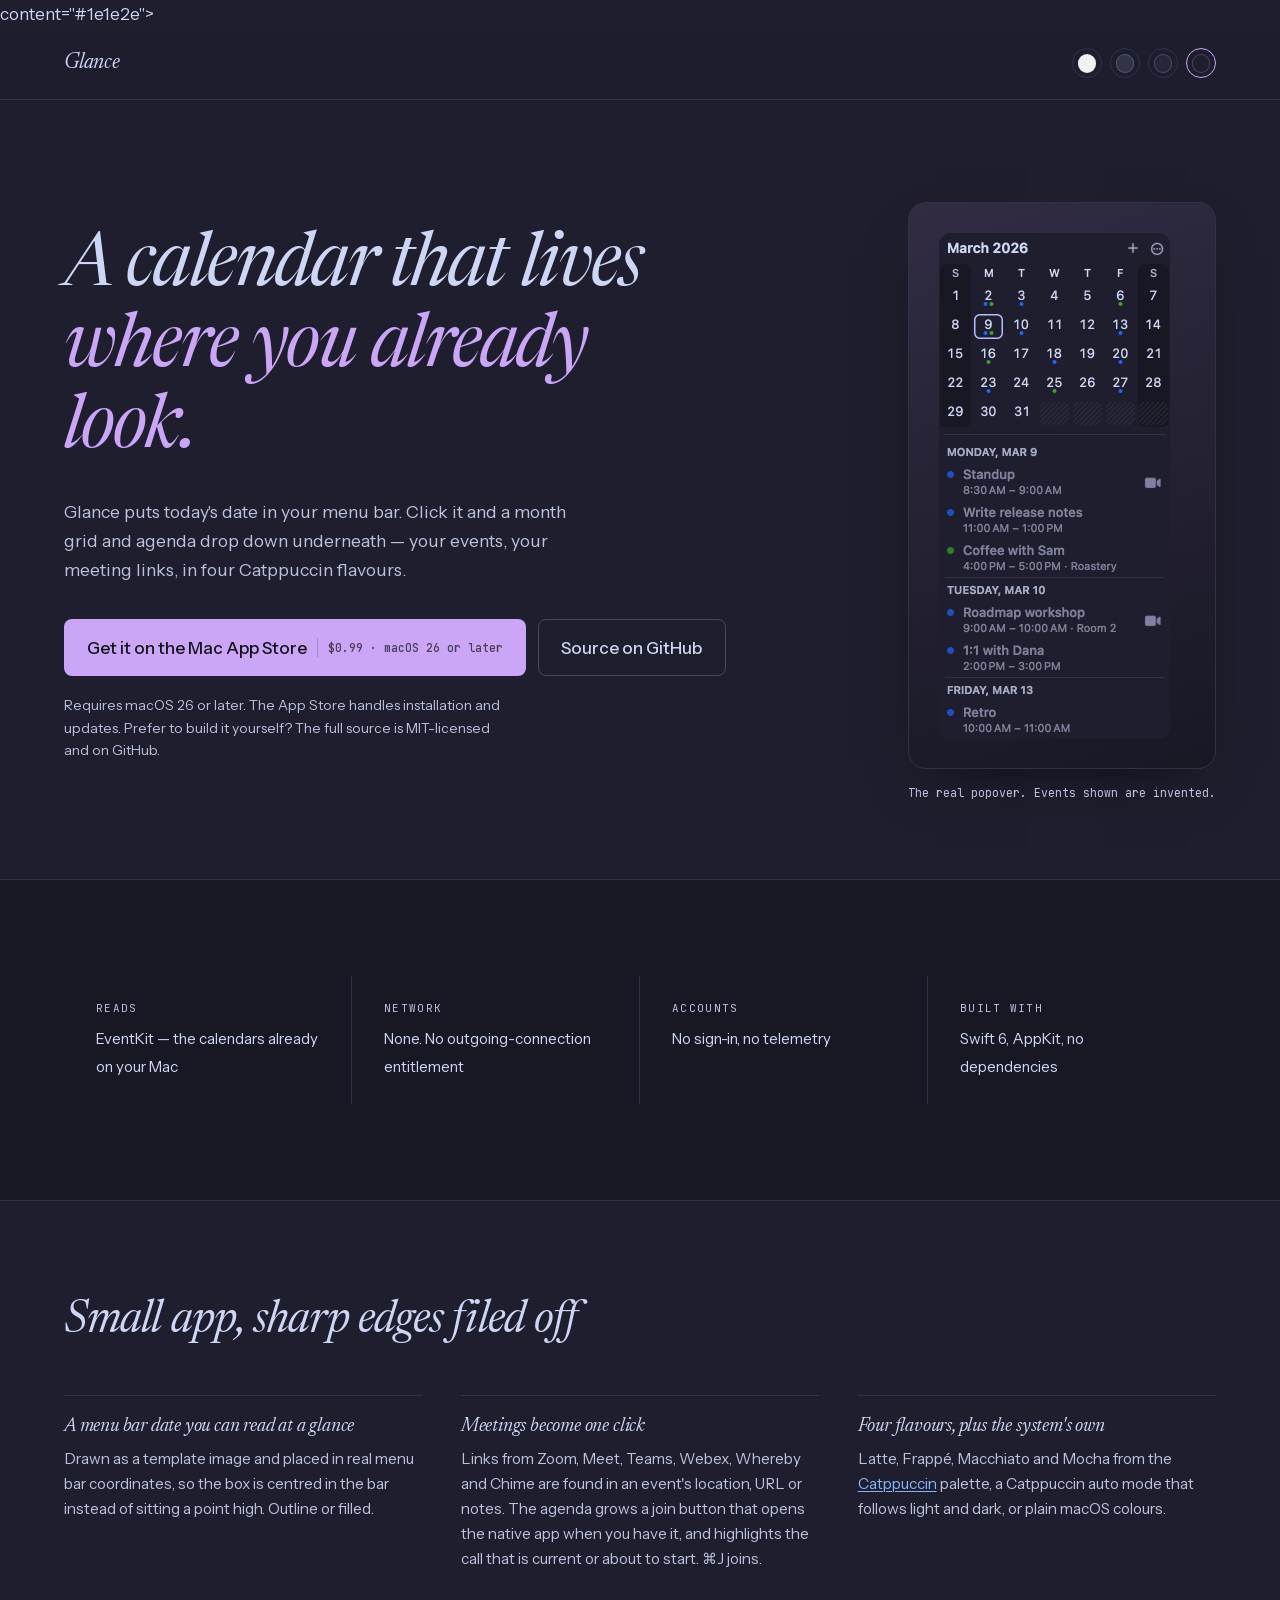
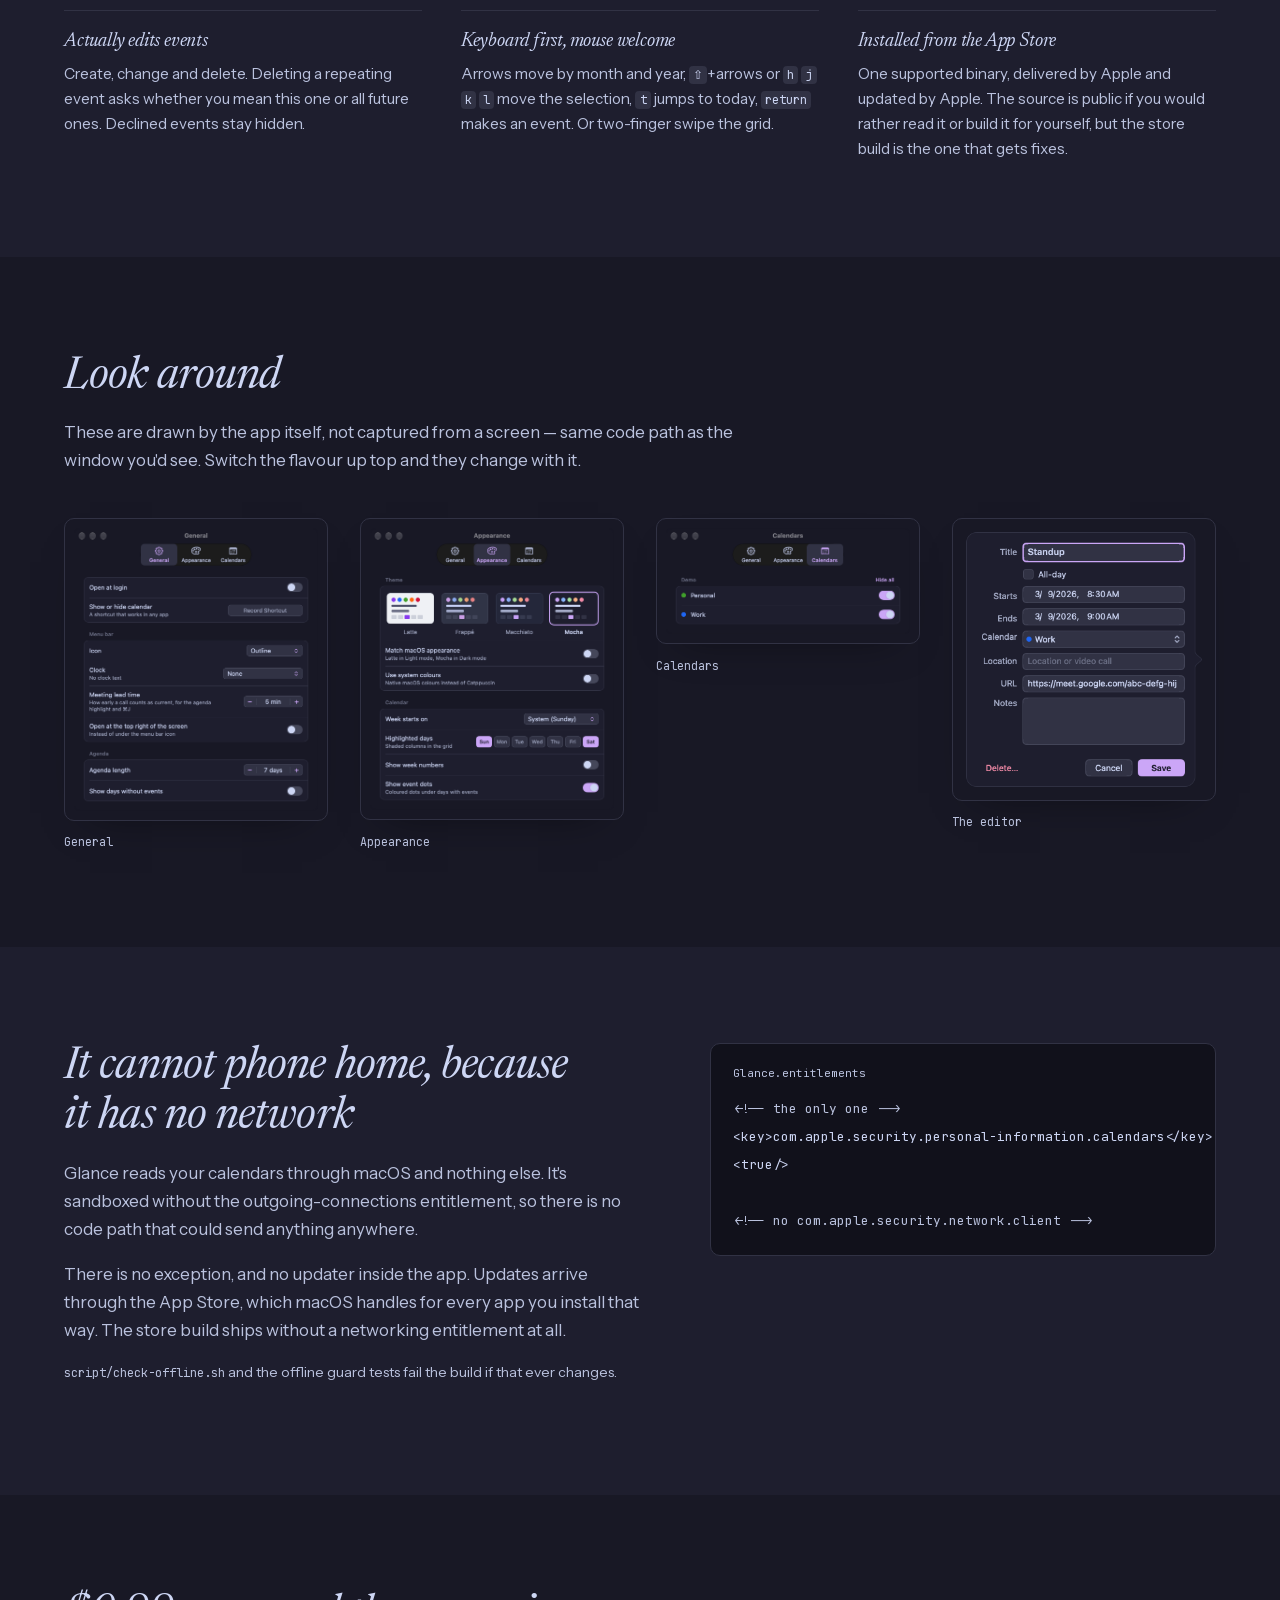
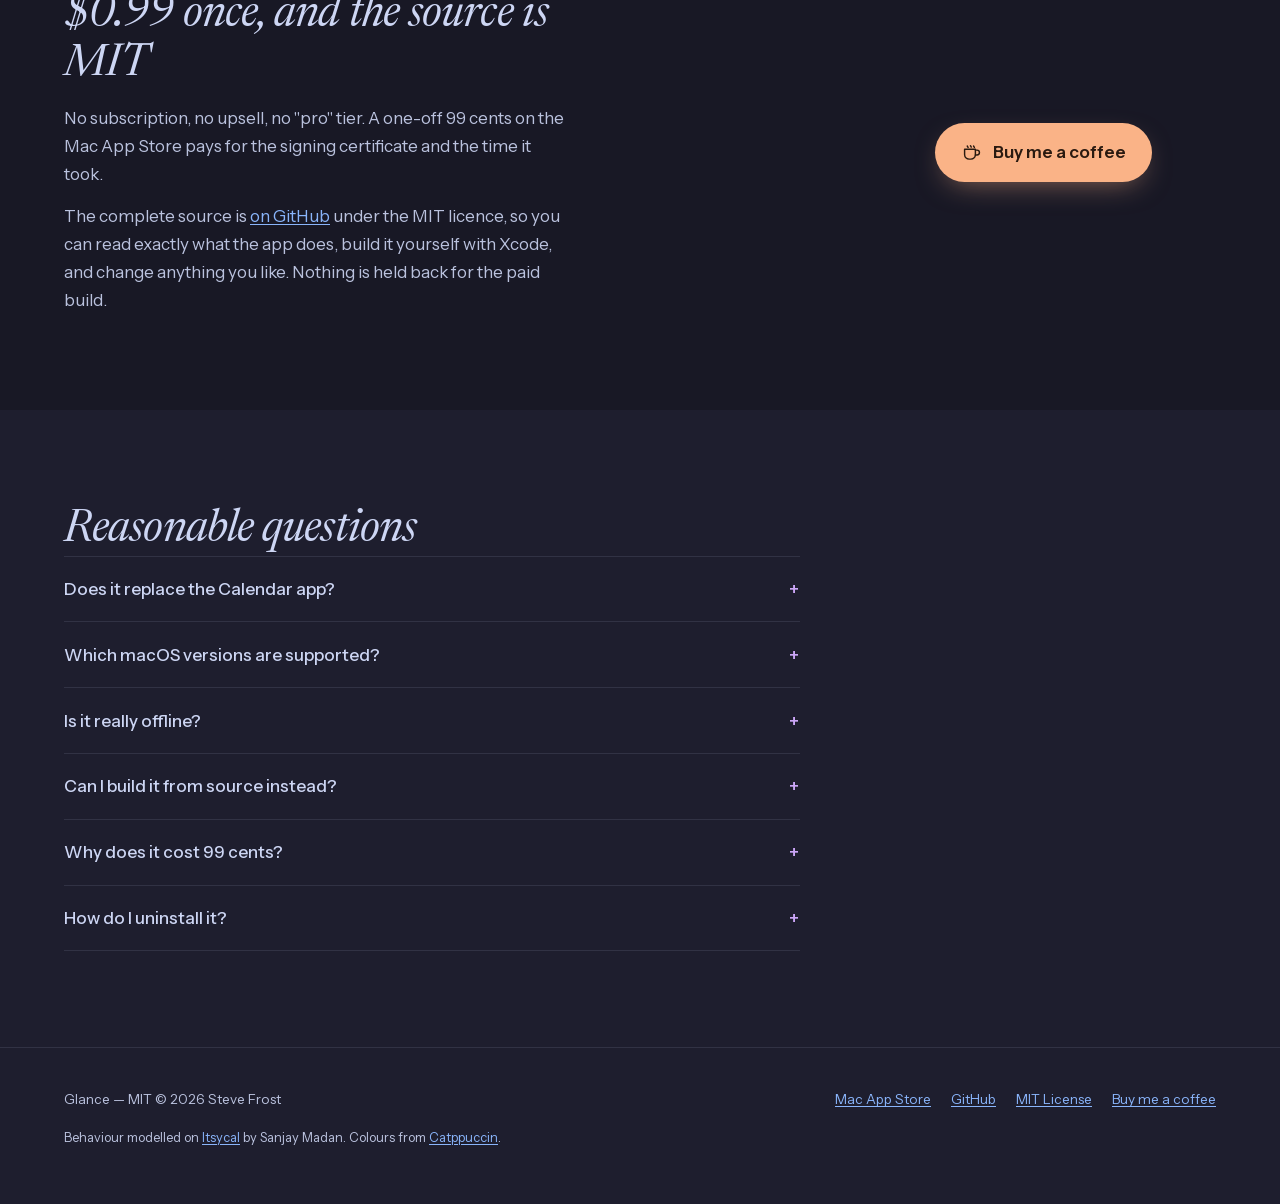
==== commit cf016084: "Sell the store build and point at the source The site still offered a 1.9 MB zip and promised Sparkl" ====
--- a/site/index.html
+++ b/site/index.html
@@ -4,14 +4,14 @@
 <meta charset="utf-8">
 <meta name="viewport" content="width=device-width, initial-scale=1">
 <title>Glance — a calendar in your menu bar</title>
-<meta name="description" content="A small native macOS menu bar calendar. Catppuccin themes, meeting join links, event editing. No account, no network access.">
-<meta name="theme-color" content="#1e1e2e">
-<link rel="canonical" href="https://glancecalendar.app/">
+<meta name="description" content="A small native macOS menu bar calendar. Catppuccin themes, meeting join links, event editing. No account, no network access. $0.99 on the Mac App Store.">
+<meta name="theme-color"> content="#1e1e2e">
+<link rel="canonical" href="https://glancecal.com/">
 <meta property="og:type" content="website">
-<meta property="og:url" content="https://glancecalendar.app/">
+<meta property="og:url" content="https://glancecal.com/">
 <meta property="og:title" content="Glance — a calendar in your menu bar">
-<meta property="og:description" content="A small native macOS menu bar calendar. Catppuccin themes, meeting join links, event editing. No account, no network access.">
-<meta property="og:image" content="https://glancecalendar.app/img/banner-mocha.png">
+<meta property="og:description" content="A small native macOS menu bar calendar. Catppuccin themes, meeting join links, event editing. No account, no network access. $0.99 on the Mac App Store.">
+<meta property="og:image" content="https://glancecal.com/img/banner-mocha.png">
 <meta property="og:image:width" content="2560">
 <meta property="og:image:height" content="940">
 <meta property="og:image:alt" content="Glance: the app icon and wordmark beside three windows showing the popover, an event editor and settings.">
@@ -40,15 +40,16 @@
       Catppuccin flavours.
     </p>
     <div class="actions">
-      <a class="btn primary" href="https://github.com/steveafrost/Glance/releases/latest/download/Glance-1.0.3.zip">
-        Download for macOS
-        <span class="btn-meta">1.0.3 · 1.9 MB</span>
+      <a class="btn primary" href="https://apps.apple.com/app/id6833298551">
+        Get it on the Mac App Store
+        <span class="btn-meta">$0.99 · macOS 26 or later</span>
       </a>
       <a class="btn ghost" href="https://github.com/steveafrost/Glance">Source on GitHub</a>
     </div>
     <p class="fineprint">
-      Requires macOS 26 or later. Signed with a Developer ID, notarized by Apple,
-      and it updates itself.
+      Requires macOS 26 or later. The App Store handles installation and
+      updates. Prefer to build it yourself? The full source is MIT-licensed and
+      on GitHub.
     </p>
   </div>
 
@@ -78,7 +79,7 @@
   </div>
   <div class="strip-item">
     <span class="strip-label">Built with</span>
-    <span class="strip-value">Swift 6, AppKit, one dependency</span>
+    <span class="strip-value">Swift 6, AppKit, no dependencies</span>
   </div>
 </section>
 
@@ -98,8 +99,8 @@
     <article>
       <h3>Meetings become one click</h3>
       <p>
-        Zoom, Meet, Teams and Webex links are found in an event's location, URL or
-        notes. The agenda grows a join button that opens the native app when you
+        Links from Zoom, Meet, Teams, Webex, Whereby and Chime are found in an
+        event's location, URL or notes. The agenda grows a join button that opens the native app when you
         have it, and highlights the call that is current or about to start.
         ⌘J joins.
       </p>
@@ -133,10 +134,11 @@
     </article>
 
     <article>
-      <h3>Honest about updates</h3>
-      <p>
-        Checks once a day. When one is waiting the menu item says so and the icon
-        gets a dot, rather than throwing a window in front of your work.
+      <h3>Installed from the App Store</h3>
+      <p>
+        One supported binary, delivered by Apple and updated by Apple. The source
+        is public if you would rather read it or build it for yourself, but the
+        store build is the one that gets fixes.
       </p>
     </article>
   </div>
@@ -154,7 +156,7 @@
     <figure>
       <img class="shot" data-latte="img/settings-general-latte.png" data-dark="img/settings-general-mocha.png"
            src="img/settings-general-mocha.png" width="380"
-           alt="Settings, General tab: open at login, the show-or-hide shortcut, update checks, menu bar icon style, clock format, meeting lead time and agenda length.">
+           alt="Settings, General tab: open at login, the show-or-hide shortcut, menu bar icon style, clock format, meeting lead time and agenda length.">
       <figcaption>General</figcaption>
     </figure>
     <figure>
@@ -187,10 +189,9 @@
       could send anything anywhere.
     </p>
     <p>
-      Updates are the one exception, and they don't run inside the app: Sparkle's
-      separate Downloader service fetches the update feed and archive from this
-      project's GitHub Releases, with system profiling off. It learns nothing
-      about you.
+      There is no exception, and no updater inside the app. Updates arrive through
+      the App Store, which macOS handles for every app you install that way. The
+      store build ships without a networking entitlement at all.
     </p>
     <p class="muted">
       <code>script/check-offline.sh</code> and the offline guard tests fail the
@@ -210,10 +211,17 @@
 <section class="support">
   <div class="support-inner">
     <div>
-      <h2>Glance is free and MIT-licensed</h2>
-      <p>
-        No subscription, no upsell, no "pro". If it earns a place in your menu
-        bar and you feel like it, you can buy me a coffee.
+      <h2>$0.99 once, and the source is MIT</h2>
+      <p>
+        No subscription, no upsell, no "pro" tier. A one-off 99 cents on the Mac
+        App Store pays for the signing certificate and the time it took.
+      </p>
+      <p>
+        The complete source is
+        <a href="https://github.com/steveafrost/Glance">on GitHub</a> under the
+        MIT licence, so you can read exactly what the app does, build it
+        yourself with Xcode, and change anything you like. Nothing is held back
+        for the paid build.
       </p>
     </div>
     <a class="bmc" href="https://buymeacoffee.com/stevefrost">
@@ -254,10 +262,28 @@
     </p>
   </details>
   <details>
-    <summary>What happens if I stop paying for the domain?</summary>
-    <p>
-      Nothing. The app is on GitHub Releases and updates come from there, so the
-      domain is only this page.
+    <summary>Can I build it from source instead?</summary>
+    <p>
+      Yes. The repository is complete and MIT-licensed. You need Xcode 27 and
+      macOS 26 or later:
+    </p>
+    <pre class="build"><code>git clone https://github.com/steveafrost/Glance
+cd Glance
+script/test.sh          <span class="c"># 127 tests</span>
+script/build-app.sh     <span class="c"># build/Glance.app</span></code></pre>
+    <p>
+      It signs with whatever "Apple Development" identity is in your keychain, or
+      ad-hoc if there is none. A locally built copy is for your own use; the
+      store build is the one with a supported install path.
+    </p>
+  </details>
+  <details>
+    <summary>Why does it cost 99 cents?</summary>
+    <p>
+      It is the smallest price the App Store allows, and it covers the annual
+      developer fee and signing certificate. The source is still MIT and free to
+      build; the 99 cents buys the convenience of a signed, sandboxed, updated
+      copy.
     </p>
   </details>
   <details>
@@ -274,9 +300,9 @@
 <footer>
   <span>Glance — MIT © 2026 Steve Frost</span>
   <nav>
+    <a href="https://apps.apple.com/app/id6833298551">Mac App Store</a>
     <a href="https://github.com/steveafrost/Glance">GitHub</a>
-    <a href="https://github.com/steveafrost/Glance/releases">Releases</a>
-    <a href="https://github.com/steveafrost/Glance/blob/main/LICENSE">License</a>
+    <a href="https://github.com/steveafrost/Glance/blob/main/LICENSE">MIT License</a>
     <a href="https://buymeacoffee.com/stevefrost">Buy me a coffee</a>
   </nav>
   <span class="credits">
--- a/site/style.css
+++ b/site/style.css
@@ -349,6 +349,19 @@
 .privacy-code code { font-size: 0.8rem; line-height: 1.7; color: var(--text); }
 .privacy-code .c { color: var(--subtext1); }
 
+/* A terminal-coloured build snippet inside the FAQ. The panic here is that a
+   reader who wants to compile it can copy the commands without guessing. */
+pre.build {
+  background: var(--crust);
+  border: 1px solid var(--surface0);
+  border-radius: 10px;
+  padding: 1rem 1.2rem;
+  overflow-x: auto;
+  margin: 0.9rem 0;
+}
+pre.build code { font-size: 0.82rem; line-height: 1.9; color: var(--text); }
+pre.build .c { color: var(--subtext1); }
+
 /* ── support / BMC ───────────────────────────────────────── */
 
 .support { background: var(--mantle); }
